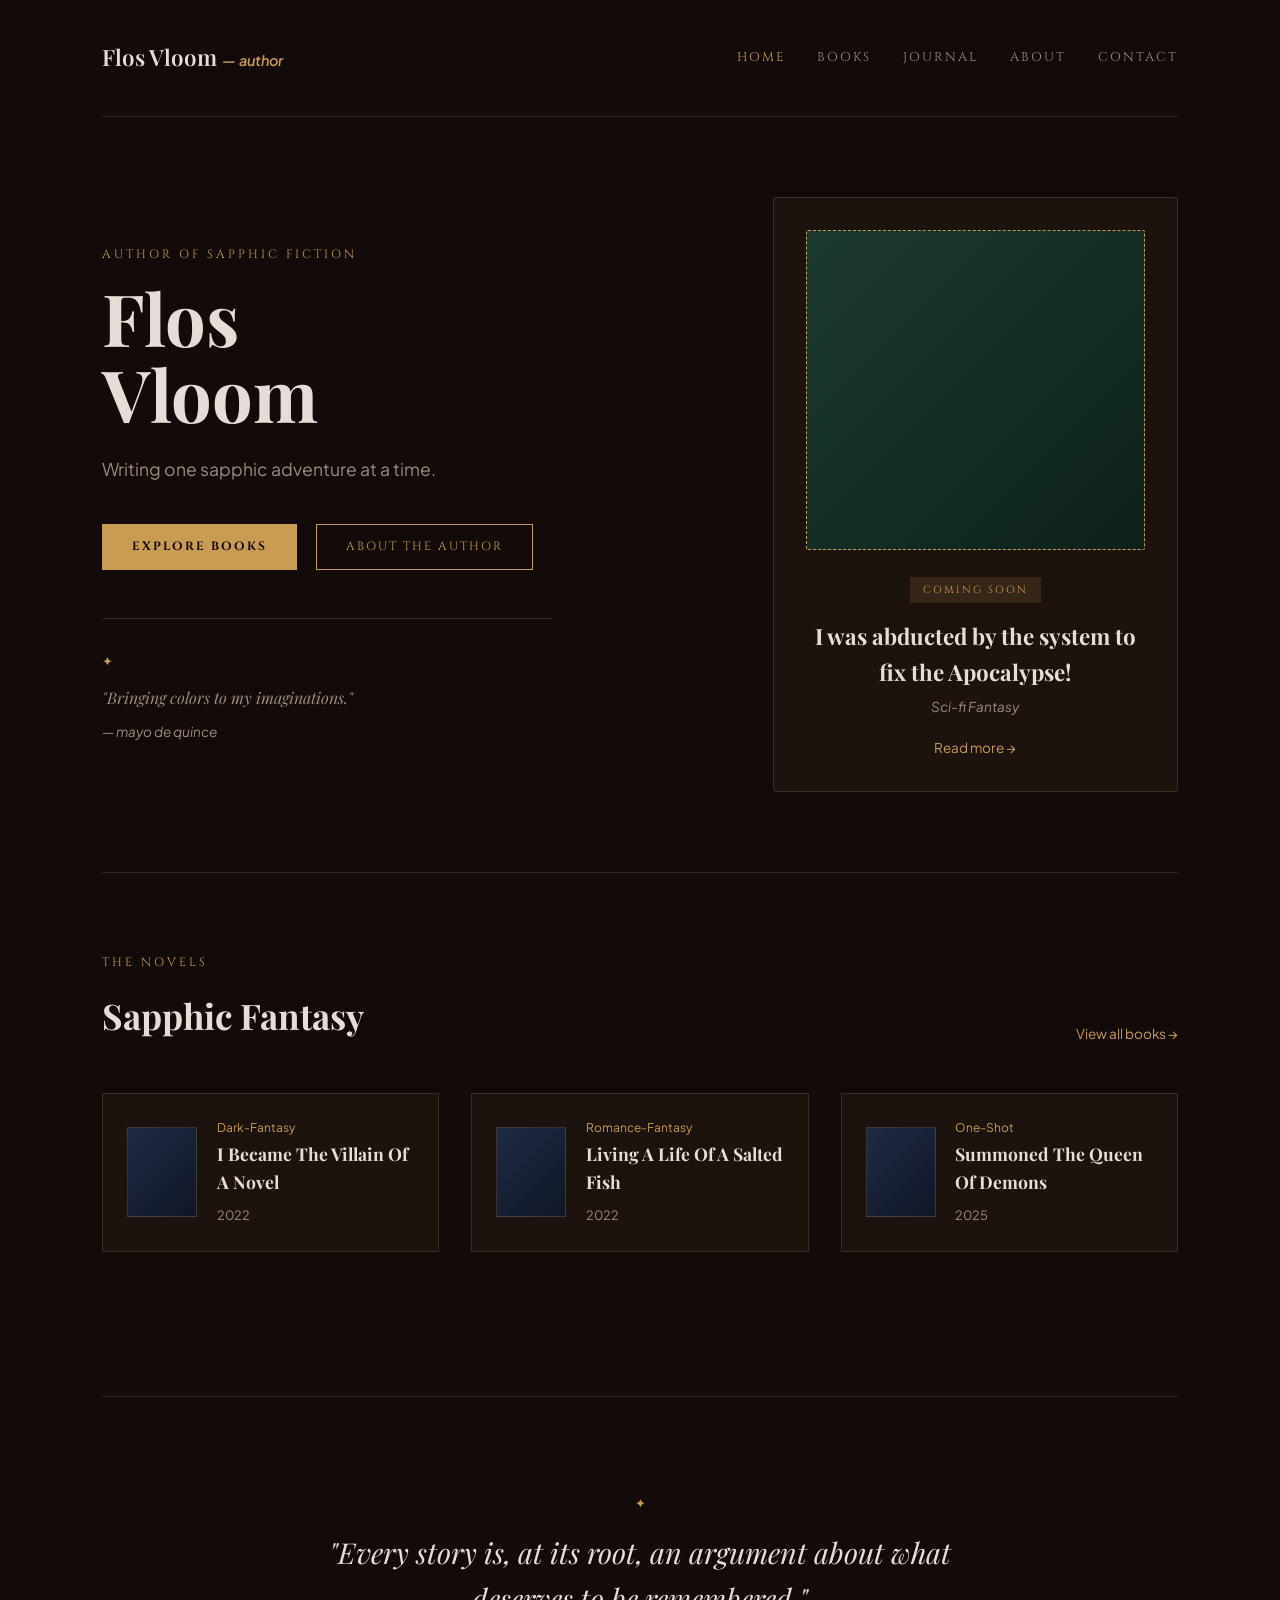
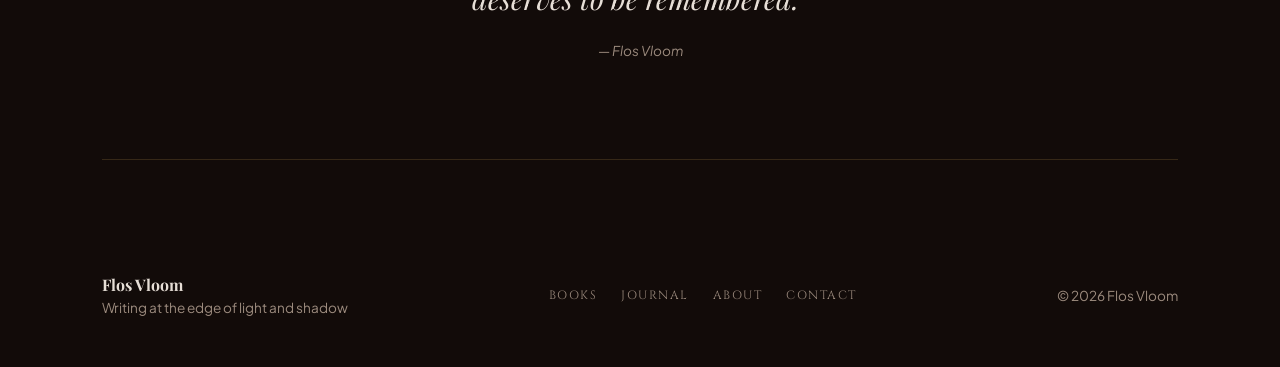
==== index.html @ 0bceacc5 "Update author bio and site content" ====
<!DOCTYPE html>
<html lang="en">
<head>
    <meta charset="UTF-8">
    <meta name="viewport" content="width=device-width, initial-scale=1.0">
    <title>Flos Vloom — Author</title>
    <link rel="stylesheet" href="style.css">
</head>
<body>

    <!-- Main Navigation Header -->
    <header class="navbar">
        <div class="logo">
            <a href="#">Flos Vloom <span class="subtitle">— author</span></a>
        </div>
        <nav class="nav-links">
            <a href="index.html" class="active">HOME</a>
            <a href="books.html">BOOKS</a>
            <a href="journal.html">JOURNAL</a>
            <a href="about.html">ABOUT</a>
            <a href="contact.html">CONTACT</a>
        </nav>
    </header>

    <main>
        <!-- Hero Section (Two-Column Layout) -->
        <section class="hero">
            <!-- Left Hero Content -->
            <div class="hero-text">
                <span class="eyebrow">AUTHOR OF SAPPHIC FICTION</span>
                <h1>Flos<br>Vloom</h1>
                <p class="bio-intro">
                    Writing one sapphic adventure at a time.
                </p>
                <div class="cta-buttons">
                    <a href="books.html" class="btn btn-primary">EXPLORE BOOKS</a>
                    <a href="about.html" class="btn btn-secondary">ABOUT THE AUTHOR</a>
                </div>
                
                <div class="hero-testimonial">
                    <span class="divider-icon">✦</span>
                    <blockquote>
                        "Bringing colors to my imaginations."
                    </blockquote>
                    <cite>— mayo de quince</cite>
                </div>
            </div>

            <!-- Right Hero Featured Item Card -->
            <div class="hero-featured">
                <div class="featured-card">
                    <div class="book-cover-placeholder">
                        <!-- Replace with <img> tag later -->
                    </div>
                    <span class="badge">COMING SOON</span>
                    <h3>I was abducted by the system to fix the Apocalypse!</h3>
                    <span class="category">Sci-fi Fantasy</span>
                    <a href="#" class="read-more">Read more &rarr;</a>
                </div>
            </div>
        </section>

        <!-- Featured Works Grid Section -->
        <section class="works-section" id="books">
            <div class="section-header">
                <div class="header-titles">
                    <span class="eyebrow">THE NOVELS</span>
                    <h2>Sapphic Fantasy</h2>
                </div>
                <a href="books.html" class="view-all">View all books &rarr;</a>
            </div>

            <div class="works-grid">
                <!-- Book Card 1 -->
                <article class="work-card">
                    <div class="card-thumb">
                        <!-- Book Cover Image -->
                    </div>
                    <div class="card-details">
                        <span class="genre">Dark-Fantasy</span>
                        <h4>I Became The Villain Of A Novel</h4>
                        <span class="year">2022</span>
                    </div>
                </article>

                <!-- Book Card 2 -->
                <article class="work-card">
                    <div class="card-thumb">
                        <!-- Book Cover Image -->
                    </div>
                    <div class="card-details">
                        <span class="genre">Romance-Fantasy</span>
                        <h4>Living A Life Of A Salted Fish</h4>
                        <span class="year">2022</span>
                    </div>
                </article>

                <!-- Book Card 3 -->
                <article class="work-card">
                    <div class="card-thumb">
                        <!-- Book Cover Image -->
                    </div>
                    <div class="card-details">
                        <span class="genre">One-Shot</span>
                        <h4>Summoned The Queen Of Demons</h4>
                        <span class="year">2025</span>
                    </div>
                </article>
            </div>
        </section>

        <!-- Full-Width Centered Quote Banner -->
        <section class="quote-banner">
            <span class="divider-icon">✦</span>
            <blockquote>
                "Every story is, at its root, an argument about what deserves to be remembered."
            </blockquote>
            <cite>— Flos Vloom</cite>
        </section>
    </main>

    <!-- Footer -->
    <footer class="site-footer">
        <div class="footer-brand">
            <h3>Flos Vloom</h3>
            <p>Writing at the edge of light and shadow</p>
        </div>
        <nav class="footer-nav">
            <a href="books.html">BOOKS</a>
            <a href="journal.html">JOURNAL</a>
            <a href="about.html">ABOUT</a>
            <a href="contact.html">CONTACT</a>
        </nav>
        <div class="footer-copyright">
            <p>&copy; 2026 Flos Vloom</p>
        </div>
    </footer>

</body>
</html>
---- style.css ----
/* Google Fonts Import */
@import url('https://fonts.googleapis.com/css2?family=Cinzel:wght@400;600;700&family=Playfair+Display:ital,wght@0,400;0,600;1,400&family=Plus+Jakarta+Sans:wght@300;400;500&display=swap');

/* Global Reset & Theme Variables */
:root {
    --bg-color: #120b09;
    --card-bg: #1c120e;
    --text-primary: #e6ded6;
    --text-muted: #9c8b7e;
    --accent-gold: #c99b53;
    --accent-gold-hover: #e0b268;
    --border-color: rgba(201, 155, 83, 0.2);
    --font-heading: 'Playfair Display', Georgia, serif;
    --font-subheading: 'Cinzel', serif;
    --font-body: 'Plus Jakarta Sans', sans-serif;
}

* {
    margin: 0;
    padding: 0;
    box-sizing: border-box;
}

body {
    background-color: var(--bg-color);
    color: var(--text-primary);
    font-family: var(--font-body);
    line-height: 1.6;
    padding: 0 8%;
}

a {
    color: inherit;
    text-decoration: none;
    transition: all 0.3s ease;
}

/* Header & Navigation */
.navbar {
    display: flex;
    justify-content: space-between;
    align-items: center;
    padding: 2.5rem 0;
    border-bottom: 1px solid var(--border-color);
}

.logo a {
    font-family: var(--font-heading);
    font-size: 1.4rem;
    font-weight: 600;
}

.logo .subtitle {
    font-family: var(--font-body);
    font-size: 0.9rem;
    color: var(--accent-gold);
    font-style: italic;
}

.nav-links {
    display: flex;
    gap: 2rem;
}

.nav-links a {
    font-family: var(--font-subheading);
    font-size: 0.8rem;
    letter-spacing: 2px;
    color: var(--text-muted);
}

.nav-links a:hover,
.nav-links a.active {
    color: var(--accent-gold);
}

/* Hero Section */
.hero {
    display: grid;
    grid-template-columns: 1.2fr 0.8fr;
    gap: 4rem;
    padding: 5rem 0;
    align-items: center;
}

.eyebrow {
    font-family: var(--font-subheading);
    font-size: 0.75rem;
    letter-spacing: 3px;
    color: var(--accent-gold);
    display: block;
    margin-bottom: 1rem;
}

.hero-text h1 {
    font-family: var(--font-heading);
    font-size: 4.5rem;
    line-height: 1.05;
    margin-bottom: 1.5rem;
    color: var(--text-primary);
}

.bio-intro {
    font-size: 1.1rem;
    color: var(--text-muted);
    max-width: 500px;
    margin-bottom: 2.5rem;
}

.cta-buttons {
    display: flex;
    gap: 1.2rem;
    margin-bottom: 3rem;
}

.btn {
    padding: 0.8rem 1.8rem;
    font-family: var(--font-subheading);
    font-size: 0.75rem;
    letter-spacing: 2px;
    border: 1px solid var(--accent-gold);
    cursor: pointer;
}

.btn-primary {
    background-color: var(--accent-gold);
    color: var(--bg-color);
    font-weight: 700;
}

.btn-primary:hover {
    background-color: var(--accent-gold-hover);
}

.btn-secondary {
    background-color: transparent;
    color: var(--accent-gold);
}

.btn-secondary:hover {
    background-color: rgba(201, 155, 83, 0.1);
}

/* Hero Testimonial */
.hero-testimonial {
    border-top: 1px solid var(--border-color);
    padding-top: 2rem;
    max-width: 450px;
}

.divider-icon {
    color: var(--accent-gold);
    font-size: 0.8rem;
    display: block;
    margin-bottom: 0.8rem;
}

blockquote {
    font-family: var(--font-heading);
    font-style: italic;
    color: var(--text-muted);
    font-size: 1rem;
    margin-bottom: 0.5rem;
}

cite {
    font-size: 0.85rem;
    color: var(--text-muted);
}

/* Hero Featured Book Card */
.featured-card {
    background-color: var(--card-bg);
    border: 1px solid var(--border-color);
    padding: 2rem;
    text-align: center;
    border-radius: 4px;
}

.book-cover-placeholder {
    width: 100%;
    height: 320px;
    background: linear-gradient(135deg, #1b3a30, #0d211a);
    border: 1px dashed var(--accent-gold);
    margin-bottom: 1.5rem;
    border-radius: 2px;
}

.badge {
    background-color: rgba(201, 155, 83, 0.15);
    color: var(--accent-gold);
    font-family: var(--font-subheading);
    font-size: 0.65rem;
    padding: 0.3rem 0.8rem;
    letter-spacing: 2px;
    display: inline-block;
    margin-bottom: 1rem;
}

.featured-card h3 {
    font-family: var(--font-heading);
    font-size: 1.4rem;
    margin-bottom: 0.3rem;
}

.featured-card .category {
    display: block;
    font-size: 0.85rem;
    color: var(--text-muted);
    font-style: italic;
    margin-bottom: 1rem;
}

.read-more {
    font-size: 0.85rem;
    color: var(--accent-gold);
}

/* Works Section */
.works-section {
    padding: 5rem 0;
    border-top: 1px solid var(--border-color);
}

.section-header {
    display: flex;
    justify-content: space-between;
    align-items: flex-end;
    margin-bottom: 3rem;
}

.section-header h2 {
    font-family: var(--font-heading);
    font-size: 2.2rem;
}

.view-all {
    color: var(--accent-gold);
    font-size: 0.85rem;
}

.works-grid {
    display: grid;
    grid-template-columns: repeat(3, 1fr);
    gap: 2rem;
}

.work-card {
    background-color: var(--card-bg);
    border: 1px solid var(--border-color);
    padding: 1.5rem;
    display: flex;
    gap: 1.2rem;
    align-items: center;
}

.card-thumb {
    width: 70px;
    height: 90px;
    background: linear-gradient(135deg, #1f2a44, #0f1626);
    border: 1px solid var(--border-color);
    flex-shrink: 0;
}

.genre {
    font-size: 0.75rem;
    color: var(--accent-gold);
    display: block;
    margin-bottom: 0.2rem;
}

.work-card h4 {
    font-family: var(--font-heading);
    font-size: 1.1rem;
    margin-bottom: 0.3rem;
}

.year {
    font-size: 0.8rem;
    color: var(--text-muted);
}

/* Quote Banner */
.quote-banner {
    text-align: center;
    padding: 6rem 2rem;
    border-top: 1px solid var(--border-color);
    border-bottom: 1px solid var(--border-color);
    margin: 4rem 0;
}

.quote-banner blockquote {
    font-size: 1.8rem;
    max-width: 700px;
    margin: 1rem auto;
    color: var(--text-primary);
}

/* Footer */
.site-footer {
    display: flex;
    justify-content: space-between;
    align-items: center;
    padding: 3rem 0;
    color: var(--text-muted);
    font-size: 0.85rem;
}

.footer-brand h3 {
    font-family: var(--font-heading);
    color: var(--text-primary);
}

.footer-nav {
    display: flex;
    gap: 1.5rem;
}

.footer-nav a {
    font-family: var(--font-subheading);
    font-size: 0.75rem;
    letter-spacing: 1.5px;
}

/* Mobile Responsive */
@media (max-width: 900px) {
    .hero, .works-grid {
        grid-template-columns: 1fr;
    }
    .hero-text h1 {
        font-size: 3rem;
    }
    .site-footer, .navbar {
        flex-direction: column;
        gap: 1.5rem;
        text-align: center;
    }
}

/* ==========================================================================
   BOOKS PAGE SPECIFIC STYLES
   ========================================================================== */

/* Page Header */
.page-header {
    padding: 4rem 0 3rem;
}

.page-header h1 {
    font-family: var(--font-heading);
    font-size: 3.8rem;
    margin-bottom: 1rem;
}

.page-intro {
    font-size: 1.1rem;
    color: var(--text-muted);
    max-width: 550px;
}

/* Books Showcase & Alternating Layout */
.books-showcase {
    display: flex;
    flex-direction: column;
    gap: 6rem;
    padding: 3rem 0;
}

.book-item {
    display: flex;
    align-items: center;
    gap: 4rem;
}

.book-item.reverse {
    flex-direction: row-reverse;
}

/* Book Covers */
.book-cover {
    width: 220px;
    height: 330px;
    flex-shrink: 0;
    border: 1px solid var(--border-color);
    box-shadow: 0 10px 30px rgba(0, 0, 0, 0.5);
    border-radius: 3px;
}

.blue-cover { background: linear-gradient(135deg, #182b3a, #0b151e); }
.crimson-cover { background: linear-gradient(135deg, #3d1419, #1c080a); }
.dark-purple-cover { background: linear-gradient(135deg, #221c38, #0e0a1a); }
.green-cover { background: linear-gradient(135deg, #132b21, #08140e); }

/* Book Details Typography */
.book-details {
    flex: 1;
}

.book-meta-top {
    display: flex;
    align-items: center;
    gap: 1rem;
    font-size: 0.85rem;
    margin-bottom: 0.8rem;
}

.badge-status.available {
    background-color: rgba(46, 117, 89, 0.2);
    color: #4ade80;
    border: 1px solid rgba(74, 222, 128, 0.2);
    padding: 0.2rem 0.6rem;
    font-size: 0.75rem;
    font-family: var(--font-subheading);
}

.badge-status.coming-soon {
    color: var(--accent-gold);
    font-style: italic;
    font-family: var(--font-heading);
    font-size: 0.85rem;
}

.book-genre {
    color: var(--accent-gold);
    font-style: italic;
    font-family: var(--font-heading);
}

.book-year {
    color: var(--text-muted);
}

.book-details h2 {
    font-family: var(--font-heading);
    font-size: 2.4rem;
    margin-bottom: 1rem;
}

.book-synopsis {
    color: var(--text-muted);
    font-size: 0.95rem;
    line-height: 1.7;
    margin-bottom: 1.5rem;
    max-width: 650px;
}

/* Tag Pills */
.book-tags {
    display: flex;
    flex-wrap: wrap;
    gap: 0.5rem;
    margin-bottom: 2rem;
}

.tag {
    background-color: rgba(255, 255, 255, 0.03);
    border: 1px solid rgba(255, 255, 255, 0.08);
    color: var(--text-muted);
    font-size: 0.75rem;
    padding: 0.3rem 0.8rem;
    font-style: italic;
    font-family: var(--font-heading);
}

/* Action Buttons */
.book-actions {
    display: flex;
    gap: 1rem;
}

.btn-outline {
    background: transparent;
    border: 1px solid rgba(255, 255, 255, 0.15);
    color: var(--text-primary);
    font-family: var(--font-subheading);
    font-size: 0.75rem;
    padding: 0.8rem 1.5rem;
    letter-spacing: 1.5px;
}

.btn-outline:hover {
    border-color: var(--accent-gold);
    color: var(--accent-gold);
}

/* Forthcoming Section */
.forthcoming-section {
    padding: 5rem 0;
}

.section-divider-title {
    text-align: center;
    border-bottom: 1px solid var(--border-color);
    line-height: 0.1em;
    margin: 3rem 0 4rem;
}

.section-divider-title span {
    background: var(--bg-color);
    padding: 0 1.5rem;
    font-family: var(--font-subheading);
    color: var(--accent-gold);
    font-size: 0.8rem;
    letter-spacing: 3px;
}

.forthcoming-card {
    background-color: var(--card-bg);
    border: 1px solid var(--border-color);
    padding: 2.5rem;
    display: flex;
    gap: 2.5rem;
    align-items: center;
    max-width: 800px;
}

.forthcoming-meta {
    display: block;
    color: var(--accent-gold);
    font-style: italic;
    font-size: 0.85rem;
    margin-bottom: 1rem;
}

/* Responsive adjustments */
@media (max-width: 850px) {
    .book-item, 
    .book-item.reverse, 
    .forthcoming-card {
        flex-direction: column;
        align-items: flex-start;
        gap: 2rem;
    }
}

/* ==========================================================================
   JOURNAL PAGE SPECIFIC STYLES
   ========================================================================== */

.journal-feed {
    padding: 2rem 0 6rem;
}

.journal-entry {
    display: grid;
    grid-template-columns: 120px 1fr 40px;
    gap: 2rem;
    align-items: start;
    padding: 3rem 0;
    border-bottom: 1px solid var(--border-color);
    transition: background-color 0.3s ease;
}

.journal-entry:first-child {
    border-top: 1px solid var(--border-color);
}

/* Date Column */
.entry-date {
    display: flex;
    flex-direction: column;
    font-family: var(--font-heading);
    font-size: 0.9rem;
    color: var(--text-muted);
}

.entry-date .year {
    font-size: 0.8rem;
    color: rgba(156, 139, 126, 0.6);
}

/* Content Column */
.entry-content h2 {
    font-family: var(--font-heading);
    font-size: 1.8rem;
    margin: 0.8rem 0;
}

.entry-content h2 a {
    color: var(--text-primary);
}

.entry-content h2 a:hover {
    color: var(--accent-gold);
}

.entry-excerpt {
    color: var(--text-muted);
    font-size: 0.95rem;
    line-height: 1.7;
    max-width: 680px;
}

/* Arrow Column */
.entry-arrow {
    text-align: right;
    padding-top: 1rem;
}

.entry-arrow a {
    font-size: 1.2rem;
    color: var(--text-muted);
}

.journal-entry:hover .entry-arrow a {
    color: var(--accent-gold);
}

/* Responsive Layout */
@media (max-width: 768px) {
    .journal-entry {
        grid-template-columns: 1fr;
        gap: 1rem;
    }

    .entry-arrow {
        display: none;
    }
}

/* ==========================================================================
   ABOUT PAGE SPECIFIC STYLES
   ========================================================================== */

.about-grid {
    display: grid;
    grid-template-columns: 300px 1fr;
    gap: 5rem;
    padding: 2rem 0 6rem;
}

/* Sidebar Portrait & Frame */
.portrait-frame {
    border: 1px solid var(--border-color);
    padding: 1rem;
    background-color: rgba(28, 18, 14, 0.4);
    margin-bottom: 2.5rem;
}

.portrait-placeholder {
    width: 100%;
    height: 320px;
    background-color: #1a1210;
    border: 1px solid rgba(201, 155, 83, 0.1);
    display: flex;
    flex-direction: column;
    align-items: center;
    justify-content: center;
    position: relative;
    overflow: hidden;
}

.silhouette-head {
    width: 70px;
    height: 85px;
    background-color: #382c28;
    border-radius: 50%;
    margin-bottom: 10px;
}

.silhouette-body {
    width: 90px;
    height: 100px;
    background-color: #382c28;
    border-radius: 20px 20px 0 0;
}

.portrait-label {
    position: absolute;
    bottom: 15px;
    font-family: var(--font-heading);
    font-style: italic;
    font-size: 0.8rem;
    color: var(--accent-gold);
}

/* Stats Counter Container */
.stats-container {
    display: flex;
    flex-direction: column;
}

.stat-item {
    display: flex;
    justify-content: space-between;
    align-items: center;
    padding: 1.2rem 0;
    border-bottom: 1px solid var(--border-color);
}

.stat-label {
    font-size: 0.85rem;
    color: var(--text-muted);
}

.stat-value {
    font-family: var(--font-heading);
    font-size: 1.5rem;
    font-weight: 700;
    color: var(--accent-gold);
}

/* Bio Content Typography */
.about-content {
    max-width: 680px;
}

.bio-paragraph {
    color: var(--text-muted);
    font-size: 1.05rem;
    line-height: 1.8;
    margin-bottom: 1.8rem;
}

.bio-paragraph em {
    color: var(--text-primary);
    font-style: italic;
}

.current-project {
    color: var(--text-primary);
}

/* Centered Quote Block */
.content-quote-block {
    text-align: center;
    margin: 3.5rem 0;
    padding: 1rem 0;
}

.content-quote-block blockquote {
    font-family: var(--font-heading);
    font-style: italic;
    font-size: 1.25rem;
    color: var(--text-primary);
    line-height: 1.6;
    margin: 1.2rem 0;
}

/* Interviews & Press Section */
.press-section {
    margin-top: 4rem;
    padding-top: 2.5rem;
}

.press-section h2 {
    font-family: var(--font-heading);
    font-size: 1.8rem;
    margin-bottom: 1.5rem;
}

.press-list {
    list-style: none;
    display: flex;
    flex-direction: column;
    gap: 1.2rem;
}

.press-list li {
    display: flex;
    gap: 0.8rem;
    align-items: baseline;
}

.press-list .dash {
    color: var(--text-muted);
}

.press-list a {
    color: var(--text-muted);
    font-size: 0.95rem;
    transition: color 0.3s ease;
}

.press-list a em {
    font-style: italic;
    color: var(--accent-gold);
}

.press-list a:hover {
    color: var(--text-primary);
}

/* Responsive Grid */
@media (max-width: 850px) {
    .about-grid {
        grid-template-columns: 1fr;
        gap: 3rem;
    }
}

/* ==========================================================================
   CONTACT PAGE SPECIFIC STYLES
   ========================================================================== */

.contact-grid {
    display: grid;
    grid-template-columns: 340px 1fr;
    gap: 5rem;
    padding: 2rem 0 6rem;
}

/* Left Info Column */
.contact-intro {
    color: var(--text-primary);
    font-size: 1.05rem;
    line-height: 1.7;
    margin-bottom: 1.2rem;
}

.contact-subtext {
    color: var(--text-muted);
    font-size: 0.9rem;
    line-height: 1.6;
    margin-bottom: 3rem;
}

.info-block {
    margin-bottom: 2rem;
    padding-bottom: 1rem;
    border-bottom: 1px solid var(--border-color);
}

.info-label {
    display: block;
    font-family: var(--font-subheading);
    font-size: 0.75rem;
    letter-spacing: 2px;
    color: var(--accent-gold);
    font-style: italic;
    margin-bottom: 0.4rem;
}

.info-value {
    color: var(--text-muted);
    font-size: 0.95rem;
}

a.info-value:hover {
    color: var(--accent-gold);
}

.quote-callout {
    border-left: 1px solid var(--border-color);
    padding-left: 1.2rem;
    margin-top: 3.5rem;
}

.quote-callout blockquote {
    font-family: var(--font-heading);
    font-style: italic;
    color: var(--text-muted);
    font-size: 0.95rem;
}

/* Form Layout & Field Styles */
.contact-form {
    display: flex;
    flex-direction: column;
    gap: 1.8rem;
}

.form-row {
    display: grid;
    grid-template-columns: 1fr 1fr;
    gap: 1.5rem;
}

.form-group {
    display: flex;
    flex-direction: column;
    gap: 0.6rem;
}

.form-group label {
    font-family: var(--font-heading);
    font-style: italic;
    color: var(--accent-gold);
    font-size: 0.9rem;
}

.form-group input,
.form-group select,
.form-group textarea {
    background-color: rgba(28, 18, 14, 0.6);
    border: 1px solid rgba(201, 155, 83, 0.2);
    color: var(--text-primary);
    font-family: var(--font-body);
    font-size: 0.95rem;
    padding: 0.9rem 1.2rem;
    border-radius: 2px;
    outline: none;
    transition: border-color 0.3s ease, background-color 0.3s ease;
}

.form-group input::placeholder,
.form-group textarea::placeholder {
    color: rgba(156, 139, 126, 0.3);
    font-style: italic;
}

.form-group input:focus,
.form-group select:focus,
.form-group textarea:focus {
    border-color: var(--accent-gold);
    background-color: rgba(28, 18, 14, 0.9);
}

/* Custom Dropdown Arrow */
.form-group select {
    appearance: none;
    -webkit-appearance: none;
    background-image: url("data:image/svg+xml;utf8,<svg fill='%23c99b53' height='24' viewBox='0 0 24 24' width='24' xmlns='http://www.w3.org/2000/svg'><path d='M7 10l5 5 5-5z'/></svg>");
    background-repeat: no-repeat;
    background-position: right 1rem center;
    background-size: 1.2rem;
    cursor: pointer;
}

.form-group select option {
    background-color: var(--card-bg);
    color: var(--text-primary);
}

/* Submit Button & Icon */
.submit-btn {
    align-self: flex-start;
    display: inline-flex;
    align-items: center;
    gap: 0.6rem;
    margin-top: 1rem;
    padding: 1rem 2rem;
}

.send-icon {
    transform: rotate(-20deg);
}

/* Responsive Styles */
@media (max-width: 850px) {
    .contact-grid {
        grid-template-columns: 1fr;
        gap: 3rem;
    }

    .form-row {
        grid-template-columns: 1fr;
    }
}

/* ==========================================================================
   CONTACT SUCCESS SCREEN STYLES
   ========================================================================== */

.contact-success {
    display: flex;
    flex-direction: column;
    align-items: center;
    justify-content: center;
    text-align: center;
    padding: 8rem 1rem 12rem;
    min-height: 50vh;
}

.success-icon-circle {
    width: 52px;
    height: 52px;
    border-radius: 50%;
    border: 1px solid rgba(74, 222, 128, 0.3);
    background-color: rgba(74, 222, 128, 0.05);
    color: #4ade80;
    display: flex;
    align-items: center;
    justify-content: center;
    margin-bottom: 2rem;
}

.contact-success h2 {
    font-family: var(--font-heading);
    font-size: 2.4rem;
    margin-bottom: 1rem;
    color: var(--text-primary);
}

.contact-success p {
    color: var(--text-muted);
    font-size: 0.98rem;
    max-width: 480px;
    margin-bottom: 2.5rem;
    line-height: 1.6;
}

#send-another-btn {
    font-family: var(--font-subheading);
    font-size: 0.7rem;
    letter-spacing: 2px;
    padding: 0.8rem 1.8rem;
    background: transparent;
    border: 1px solid rgba(201, 155, 83, 0.3);
    color: var(--text-muted);
    cursor: pointer;
    transition: all 0.3s ease;
}

#send-another-btn:hover {
    border-color: var(--accent-gold);
    color: var(--accent-gold);
}

/* ==========================================================================
   ARTICLE / SINGLE POST SPECIFIC STYLES
   ========================================================================== */

.article-container {
    max-width: 720px;
    margin: 0 auto;
    padding: 3rem 0 6rem;
}

.back-link {
    display: inline-block;
    color: var(--accent-gold);
    font-size: 0.85rem;
    margin-bottom: 2rem;
    font-family: var(--font-subheading);
    letter-spacing: 1px;
}

.article-meta {
    font-size: 0.85rem;
    color: var(--text-muted);
    margin-bottom: 1rem;
    display: flex;
    gap: 0.5rem;
    align-items: center;
}

.meta-dot {
    color: var(--accent-gold);
}

.article-title {
    font-family: var(--font-heading);
    font-size: 3.2rem;
    line-height: 1.15;
    color: var(--text-primary);
    margin-bottom: 1.5rem;
}

.article-body {
    margin-top: 3rem;
    font-size: 1.1rem;
    line-height: 1.85;
    color: var(--text-primary);
}

.article-body p {
    margin-bottom: 1.8rem;
    color: #d1c7bd;
}

.lead-paragraph {
    font-size: 1.25rem;
    color: var(--text-primary) !important;
    font-family: var(--font-heading);
    font-style: italic;
    line-height: 1.6;
}

.article-body h3 {
    font-family: var(--font-heading);
    font-size: 1.8rem;
    color: var(--text-primary);
    margin: 2.5rem 0 1rem;
}

.article-quote {
    border-left: 2px solid var(--accent-gold);
    padding-left: 1.5rem;
    margin: 2.5rem 0;
    font-family: var(--font-heading);
    font-style: italic;
    font-size: 1.35rem;
    color: var(--accent-gold);
    line-height: 1.5;
}

.article-footer {
    margin-top: 4rem;
    padding-top: 2.5rem;
    border-top: 1px solid var(--border-color);
    display: flex;
    justify-content: space-between;
    align-items: center;
}

.author-card h4 {
    font-family: var(--font-heading);
    font-size: 1.1rem;
    color: var(--text-primary);
}

.author-card p {
    font-size: 0.85rem;
    color: var(--text-muted);
}

/* ==========================================================================
   NOVEL & CHAPTER READER SPECIFIC STYLES
   ========================================================================== */

/* Chapter Top & Bottom Navigation Bar */
.chapter-nav {
    display: flex;
    justify-content: space-between;
    align-items: center;
    gap: 1rem;
    margin: 2.5rem 0;
    padding: 1rem 0;
    border-top: 1px solid var(--border-color);
    border-bottom: 1px solid var(--border-color);
}

.chapter-nav .btn {
    font-size: 0.75rem;
    padding: 0.6rem 1.2rem;
}

.chapter-nav .btn-disabled {
    opacity: 0.3;
    pointer-events: none;
    border-color: var(--text-muted);
    color: var(--text-muted);
}

/* Reader Typography Optimization */
.chapter-body p {
    font-size: 1.15rem;
    line-height: 1.9;
    margin-bottom: 1.8rem;
    color: #d1c7bd;
}

/* Table of Contents List Layout */
.chapter-list {
    list-style: none;
    display: flex;
    flex-direction: column;
    gap: 0.8rem;
    margin-top: 1.5rem;
}

.chapter-list li a {
    display: flex;
    justify-content: space-between;
    align-items: center;
    padding: 1rem 1.2rem;
    background-color: var(--card-bg);
    border: 1px solid var(--border-color);
    color: var(--text-primary);
    border-radius: 2px;
    transition: all 0.3s ease;
}

.chapter-list li a:hover {
    border-color: var(--accent-gold);
    color: var(--accent-gold);
    transform: translateX(4px);
}

.chapter-list .chapter-date {
    font-size: 0.8rem;
    color: var(--text-muted);
}
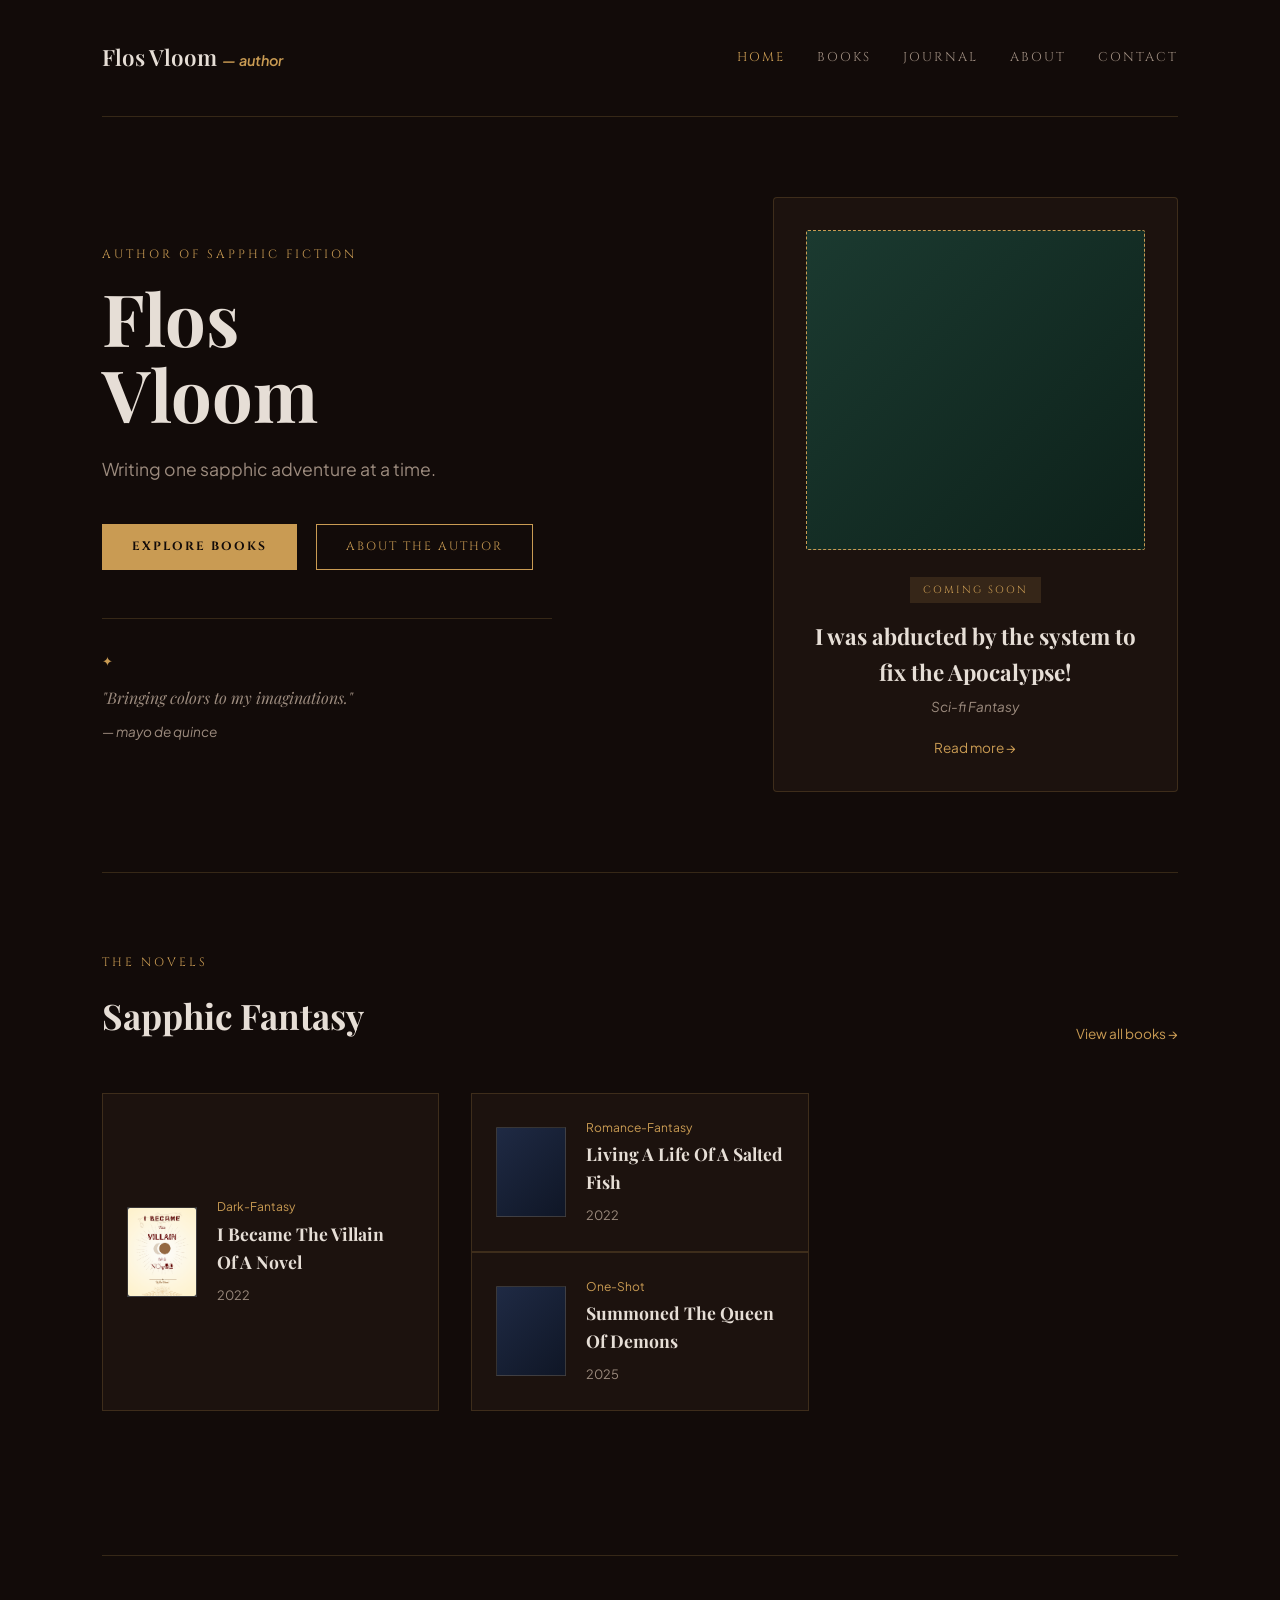
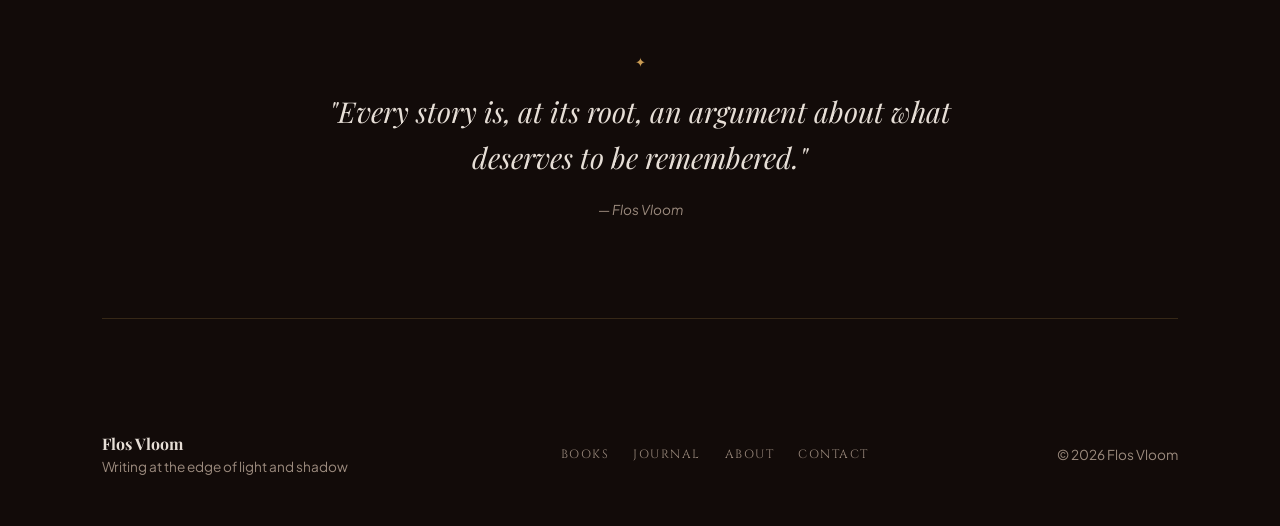
==== commit 822bebb4: "Add cover photo image to home page work-card thumbnail" ====
--- a/index.html
+++ b/index.html
@@ -55,7 +55,7 @@
                     <span class="badge">COMING SOON</span>
                     <h3>I was abducted by the system to fix the Apocalypse!</h3>
                     <span class="category">Sci-fi Fantasy</span>
-                    <a href="#" class="read-more">Read more &rarr;</a>
+                    <a href="books.html" class="read-more">Read more &rarr;</a>
                 </div>
             </div>
         </section>
@@ -75,10 +75,11 @@
                 <article class="work-card">
                     <div class="card-thumb">
                         <!-- Book Cover Image -->
+                         <img src="/novels/photos/bookone-cover.png" alt="I Became The Villain Of A Novel Cover">
                     </div>
                     <div class="card-details">
                         <span class="genre">Dark-Fantasy</span>
-                        <h4>I Became The Villain Of A Novel</h4>
+                        <h4><a href="/novels/i-became-the-villain-of-a-novel/index.html">I Became The Villain Of A Novel</h4>
                         <span class="year">2022</span>
                     </div>
                 </article>
--- a/style.css
+++ b/style.css
@@ -260,6 +260,14 @@
     background: linear-gradient(135deg, #1f2a44, #0f1626);
     border: 1px solid var(--border-color);
     flex-shrink: 0;
+}
+
+.card-thumb img {
+    width: 100%;
+    height: 100%;
+    object-fit: cover;
+    display: block;
+    border-radius: 2px;
 }
 
 .genre {
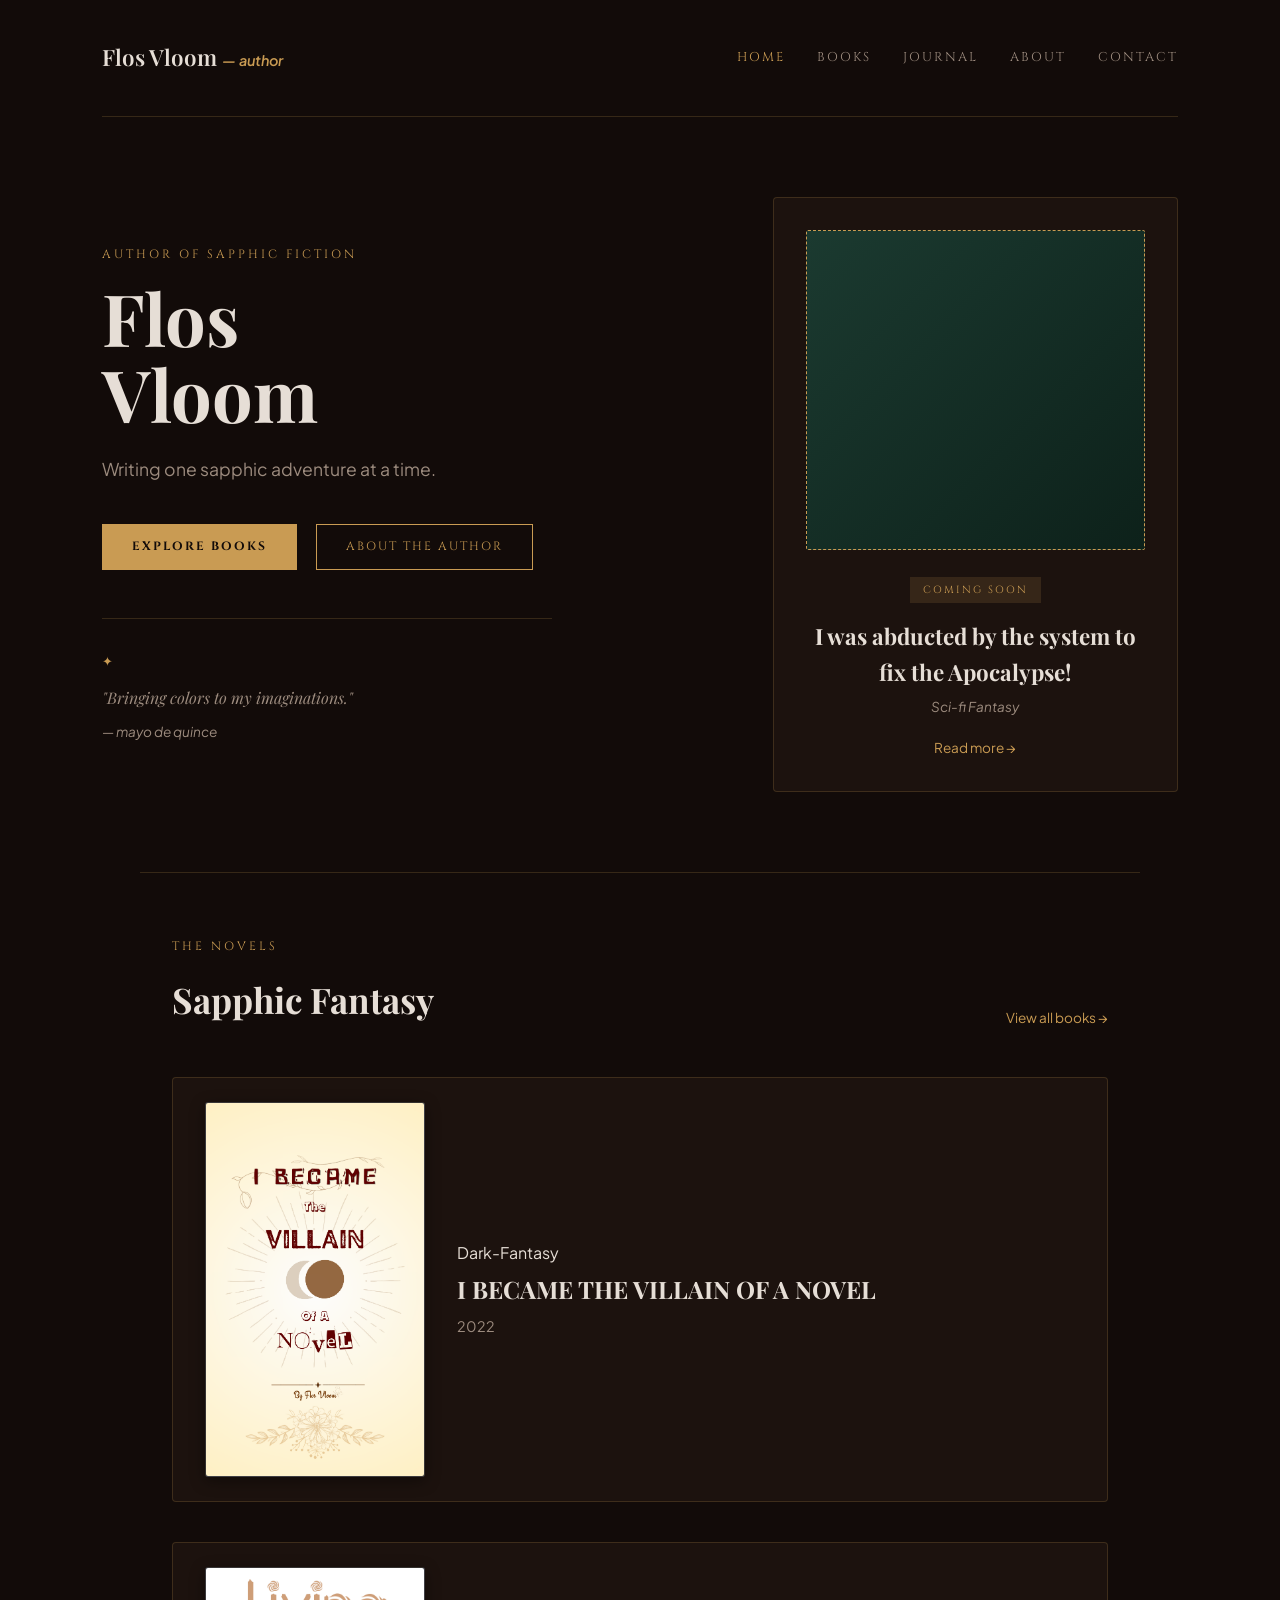
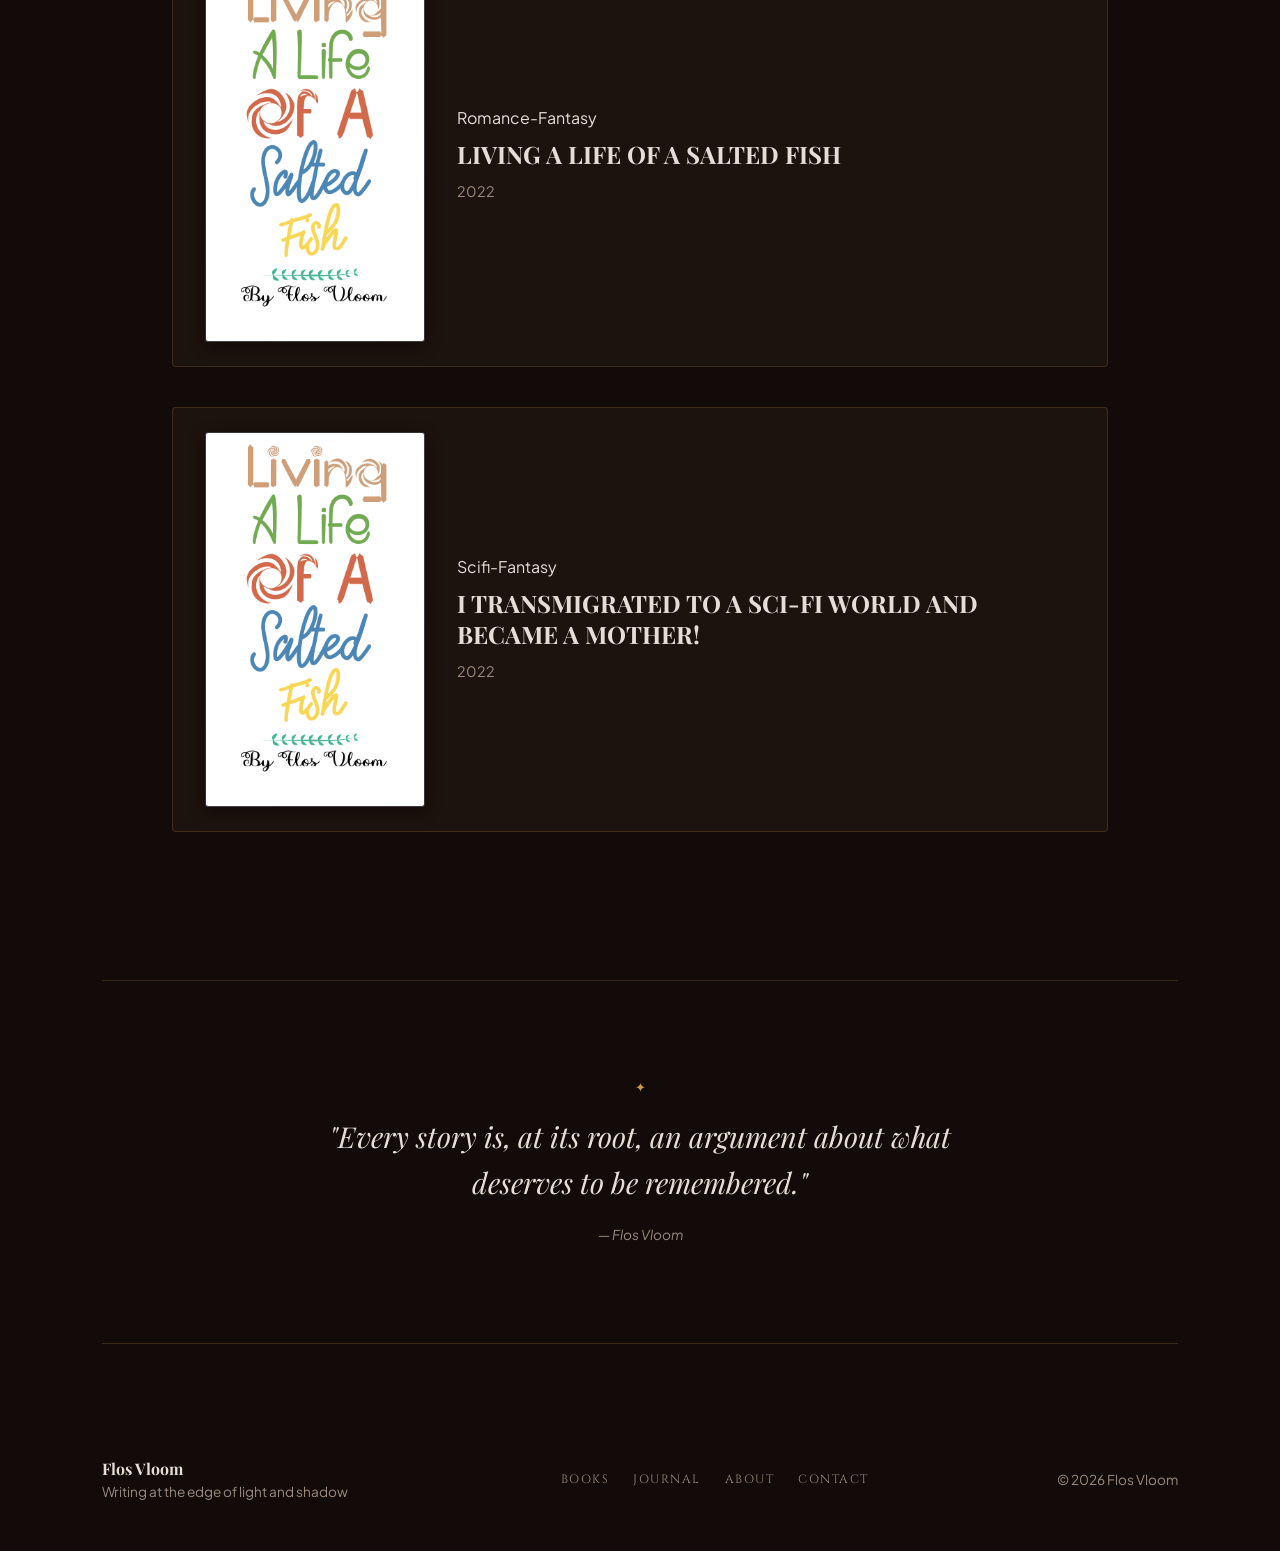
==== commit aee8bb50: "Update novel list layout and add cover images" ====
--- a/index.html
+++ b/index.html
@@ -75,11 +75,11 @@
                 <article class="work-card">
                     <div class="card-thumb">
                         <!-- Book Cover Image -->
-                         <img src="/novels/photos/bookone-cover.png" alt="I Became The Villain Of A Novel Cover">
+                         <img src="/novels/photos/bookone-cover.png" alt="I BECAME THE VILLAIN OF A NOVEL Cover">
                     </div>
                     <div class="card-details">
                         <span class="genre">Dark-Fantasy</span>
-                        <h4><a href="/novels/i-became-the-villain-of-a-novel/index.html">I Became The Villain Of A Novel</h4>
+                        <h4><a href="/novels/i-became-the-villain-of-a-novel/book-index.html">I BECAME THE VILLAIN OF A NOVEL</h4>
                         <span class="year">2022</span>
                     </div>
                 </article>
@@ -88,10 +88,11 @@
                 <article class="work-card">
                     <div class="card-thumb">
                         <!-- Book Cover Image -->
+                         <img src="/novels/photos/booktwo-cover.png" alt="LIVING A LIFE OF A SALTED FISH Cover">
                     </div>
                     <div class="card-details">
                         <span class="genre">Romance-Fantasy</span>
-                        <h4>Living A Life Of A Salted Fish</h4>
+                        <h4><a href="#">LIVING A LIFE OF A SALTED FISH</h4>
                         <span class="year">2022</span>
                     </div>
                 </article>
@@ -100,11 +101,12 @@
                 <article class="work-card">
                     <div class="card-thumb">
                         <!-- Book Cover Image -->
+                         <img src="/novels/photos/booktwo-cover.png" alt="I TRANSMIGRATED TO A SCI-FI WORLD AND BECAME A MOTHER Cover">
                     </div>
                     <div class="card-details">
-                        <span class="genre">One-Shot</span>
-                        <h4>Summoned The Queen Of Demons</h4>
-                        <span class="year">2025</span>
+                        <span class="genre">Scifi-Fantasy</span>
+                        <h4><a href="#">I TRANSMIGRATED TO A SCI-FI WORLD AND BECAME A MOTHER!</h4>
+                        <span class="year">2022</span>
                     </div>
                 </article>
             </div>
--- a/style.css
+++ b/style.css
@@ -239,52 +239,98 @@
     font-size: 0.85rem;
 }
 
+/* ==========================================================================
+   FEATURED WORKS / NOVELS SECTION (VERTICAL LIST)
+   ========================================================================== */
+
+.works-section {
+    max-width: 1000px;
+    margin: 0 auto;
+    padding: 4rem 2rem;
+}
+
+/* Single-Column Vertical List */
 .works-grid {
-    display: grid;
-    grid-template-columns: repeat(3, 1fr);
+    display: flex;
+    flex-direction: column;
+    gap: 1.25rem;
+    width: 100%;
+}
+
+/* Compact, Full-Width Row Card (Snug Height) */
+.work-card {
+    display: flex;
+    align-items: center;
     gap: 2rem;
-}
-
-.work-card {
+    padding: 1.5rem 2rem;
     background-color: var(--card-bg);
     border: 1px solid var(--border-color);
-    padding: 1.5rem;
-    display: flex;
-    gap: 1.2rem;
-    align-items: center;
-}
-
+    border-radius: 4px;
+    transition: border-color 0.3s ease, transform 0.2s ease;
+}
+
+.work-card:hover {
+    border-color: var(--accent-gold);
+    transform: translateX(4px);
+}
+
+/* Prominent Book Cover (Fits tight inside card height) */
 .card-thumb {
-    width: 70px;
-    height: 90px;
+    width: 220px;
+    height: 375px;
+    flex-shrink: 0;
+    overflow: hidden;
+    border-radius: 3px;
+    border: 1px solid var(--border-color);
+    position: relative;
     background: linear-gradient(135deg, #1f2a44, #0f1626);
-    border: 1px solid var(--border-color);
-    flex-shrink: 0;
+    box-shadow: 0 4px 15px rgba(0, 0, 0, 0.4);
 }
 
 .card-thumb img {
     width: 100%;
     height: 100%;
     object-fit: cover;
+    object-position: center;
     display: block;
-    border-radius: 2px;
-}
-
-.genre {
-    font-size: 0.75rem;
-    color: var(--accent-gold);
-    display: block;
-    margin-bottom: 0.2rem;
-}
-
-.work-card h4 {
-    font-family: var(--font-heading);
-    font-size: 1.1rem;
-    margin-bottom: 0.3rem;
-}
-
-.year {
+}
+
+/* Book Details Column (Larger Text to Fill Width) */
+.card-details {
+    display: flex;
+    flex-direction: column;
+    justify-content: center;
+    gap: 0.5rem;
+    flex-grow: 1;
+}
+
+.card-details .genre-tag {
     font-size: 0.8rem;
+    color: var(--accent-gold);
+    text-transform: uppercase;
+    letter-spacing: 1.5px;
+    font-weight: 500;
+}
+
+.card-details h4 {
+    font-family: var(--font-heading);
+    font-size: 1.5rem;
+    line-height: 1.3;
+    margin: 0;
+}
+
+.card-details h4 a {
+    color: var(--text-primary);
+    text-decoration: none;
+    transition: color 0.3s ease;
+}
+
+.card-details h4 a:hover {
+    color: var(--accent-gold);
+}
+
+.card-details .year {
+    font-size: 0.9rem;
     color: var(--text-muted);
 }
 
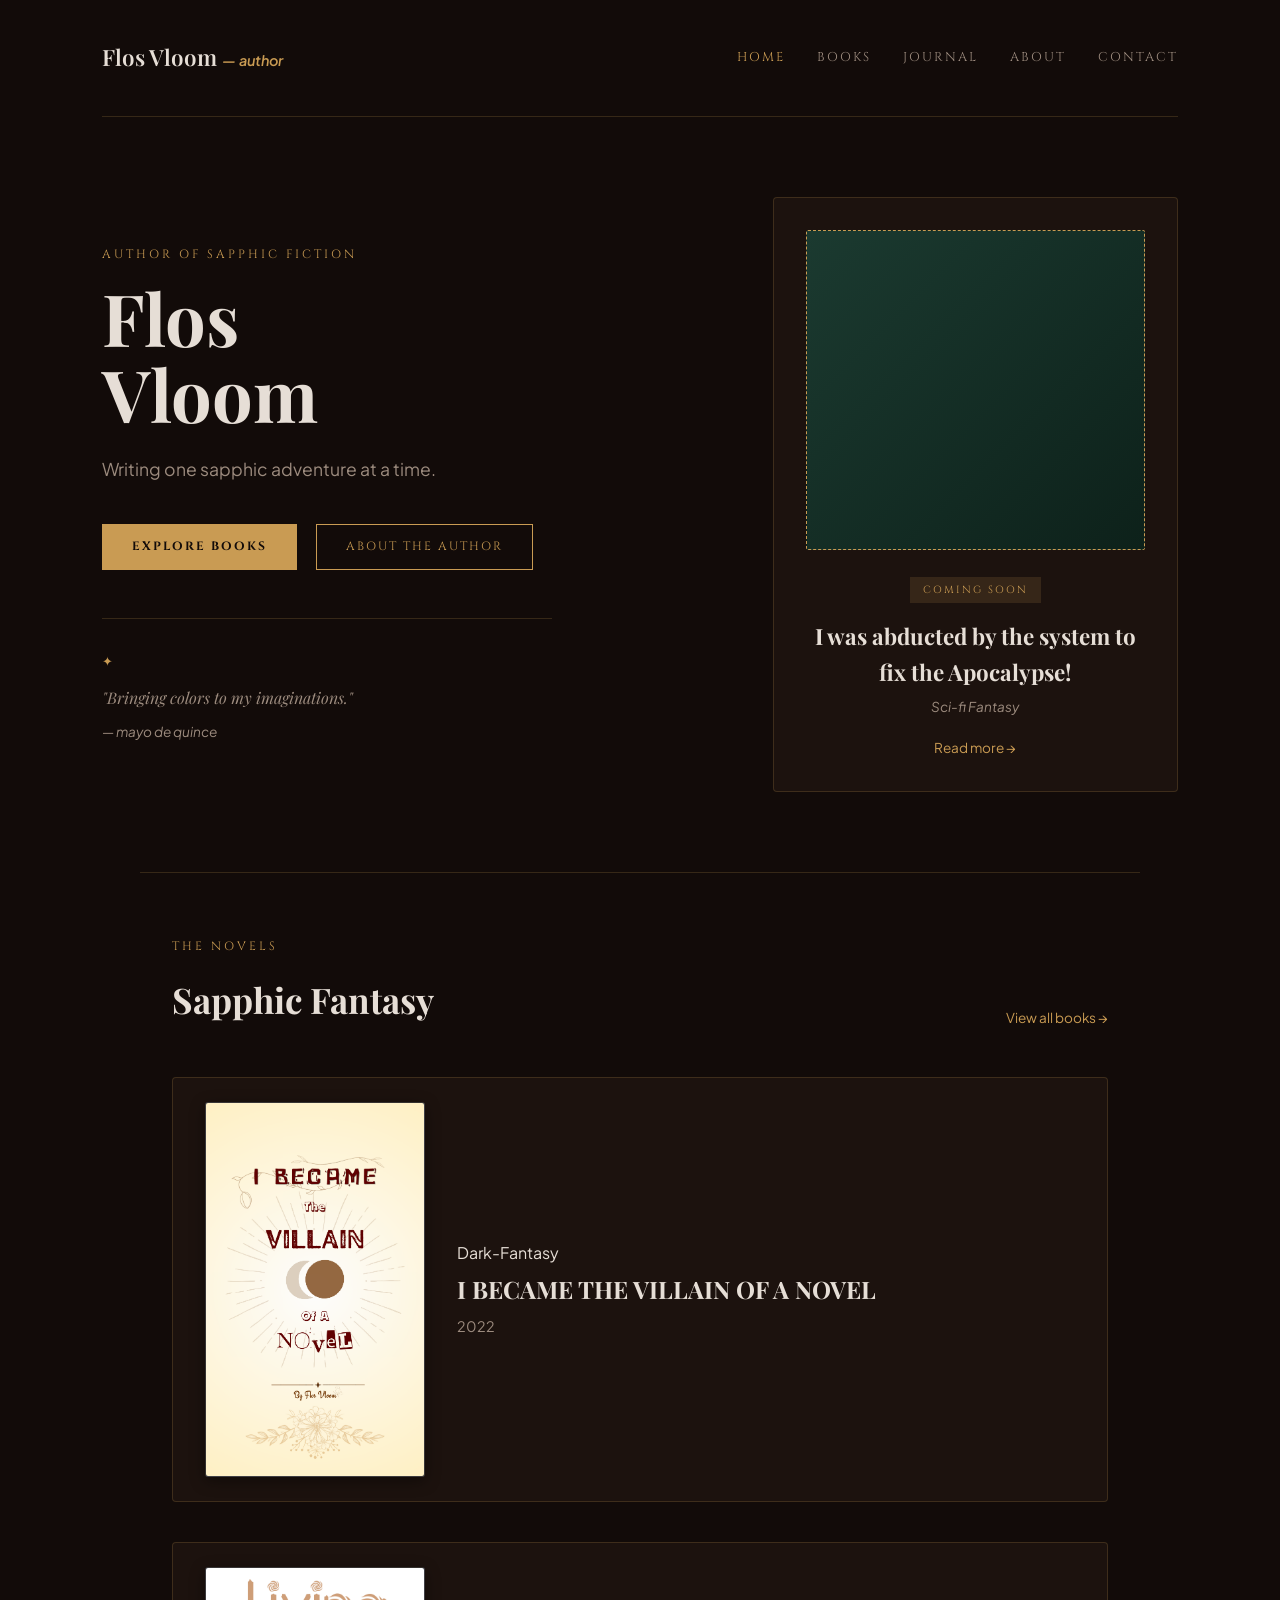
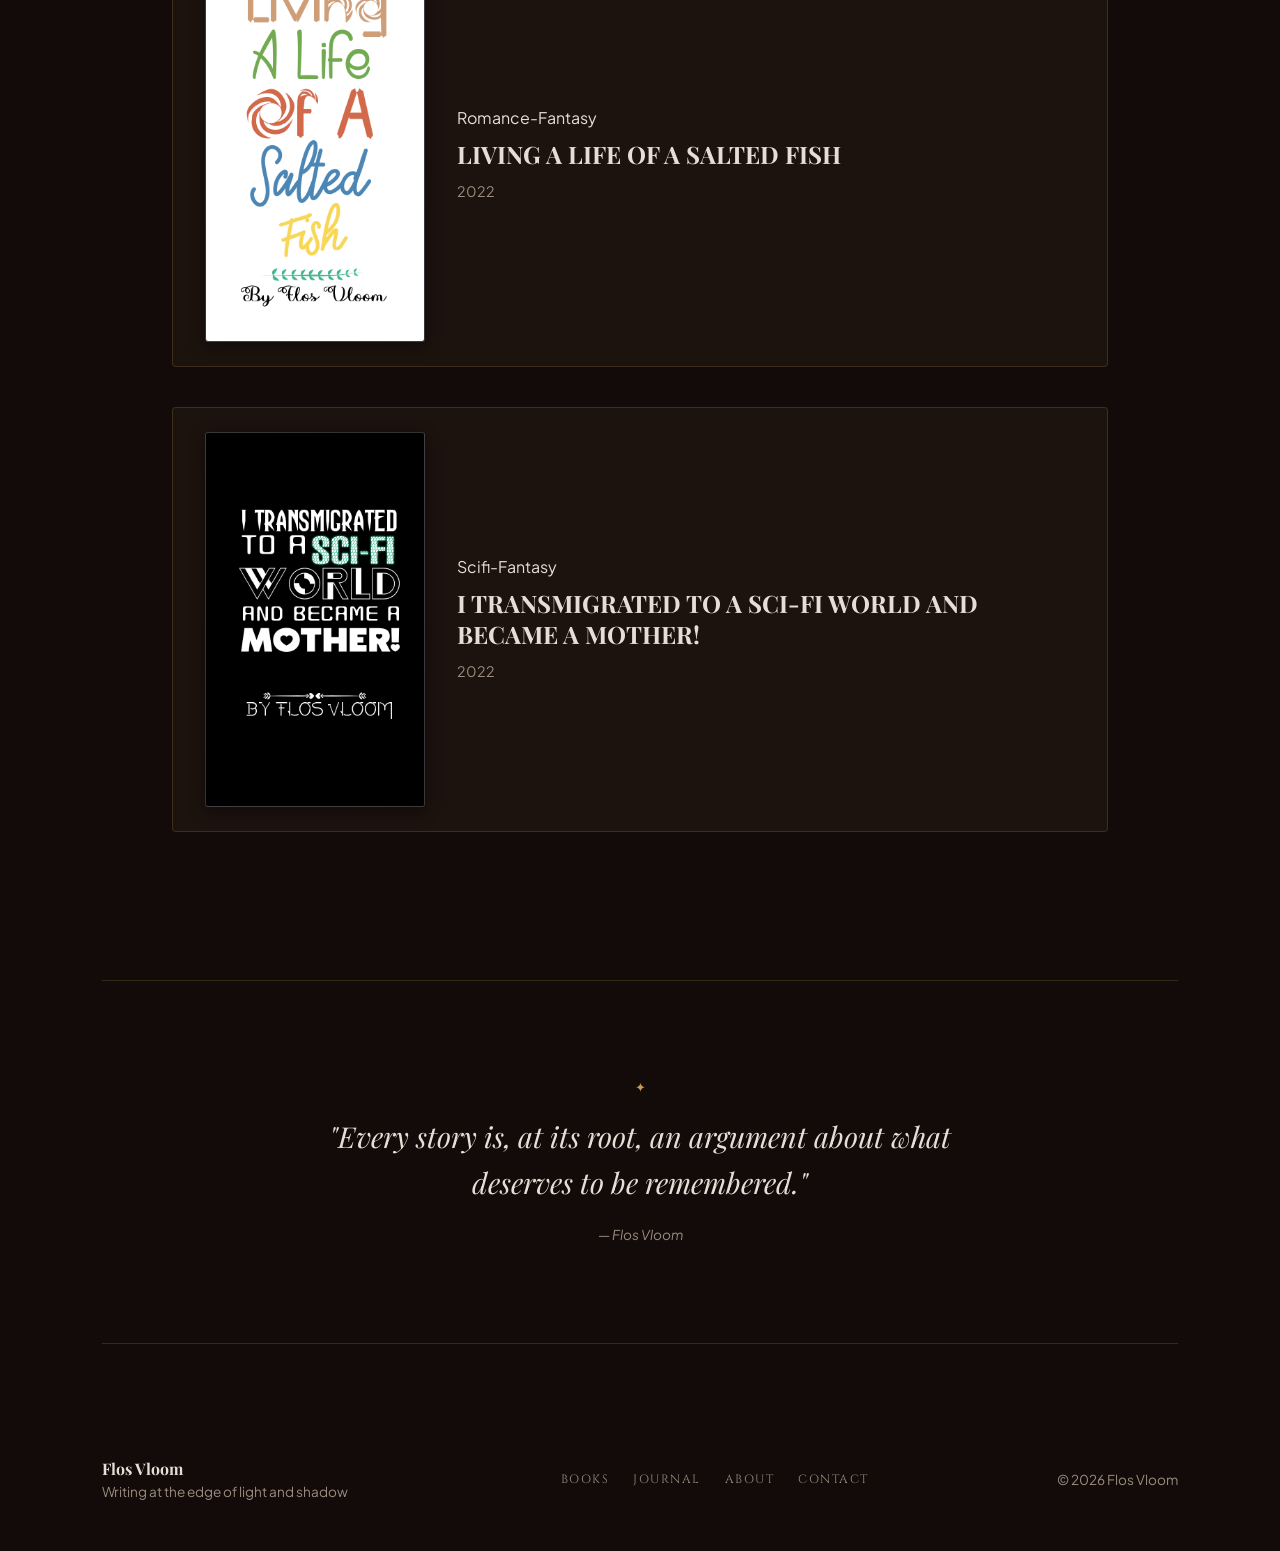
==== commit d40256b4: "Update novel list layout and add cover images" ====
--- a/index.html
+++ b/index.html
@@ -101,7 +101,7 @@
                 <article class="work-card">
                     <div class="card-thumb">
                         <!-- Book Cover Image -->
-                         <img src="/novels/photos/booktwo-cover.png" alt="I TRANSMIGRATED TO A SCI-FI WORLD AND BECAME A MOTHER Cover">
+                         <img src="/novels/photos/bookthree-cover.png" alt="I TRANSMIGRATED TO A SCI-FI WORLD AND BECAME A MOTHER Cover">
                     </div>
                     <div class="card-details">
                         <span class="genre">Scifi-Fantasy</span>
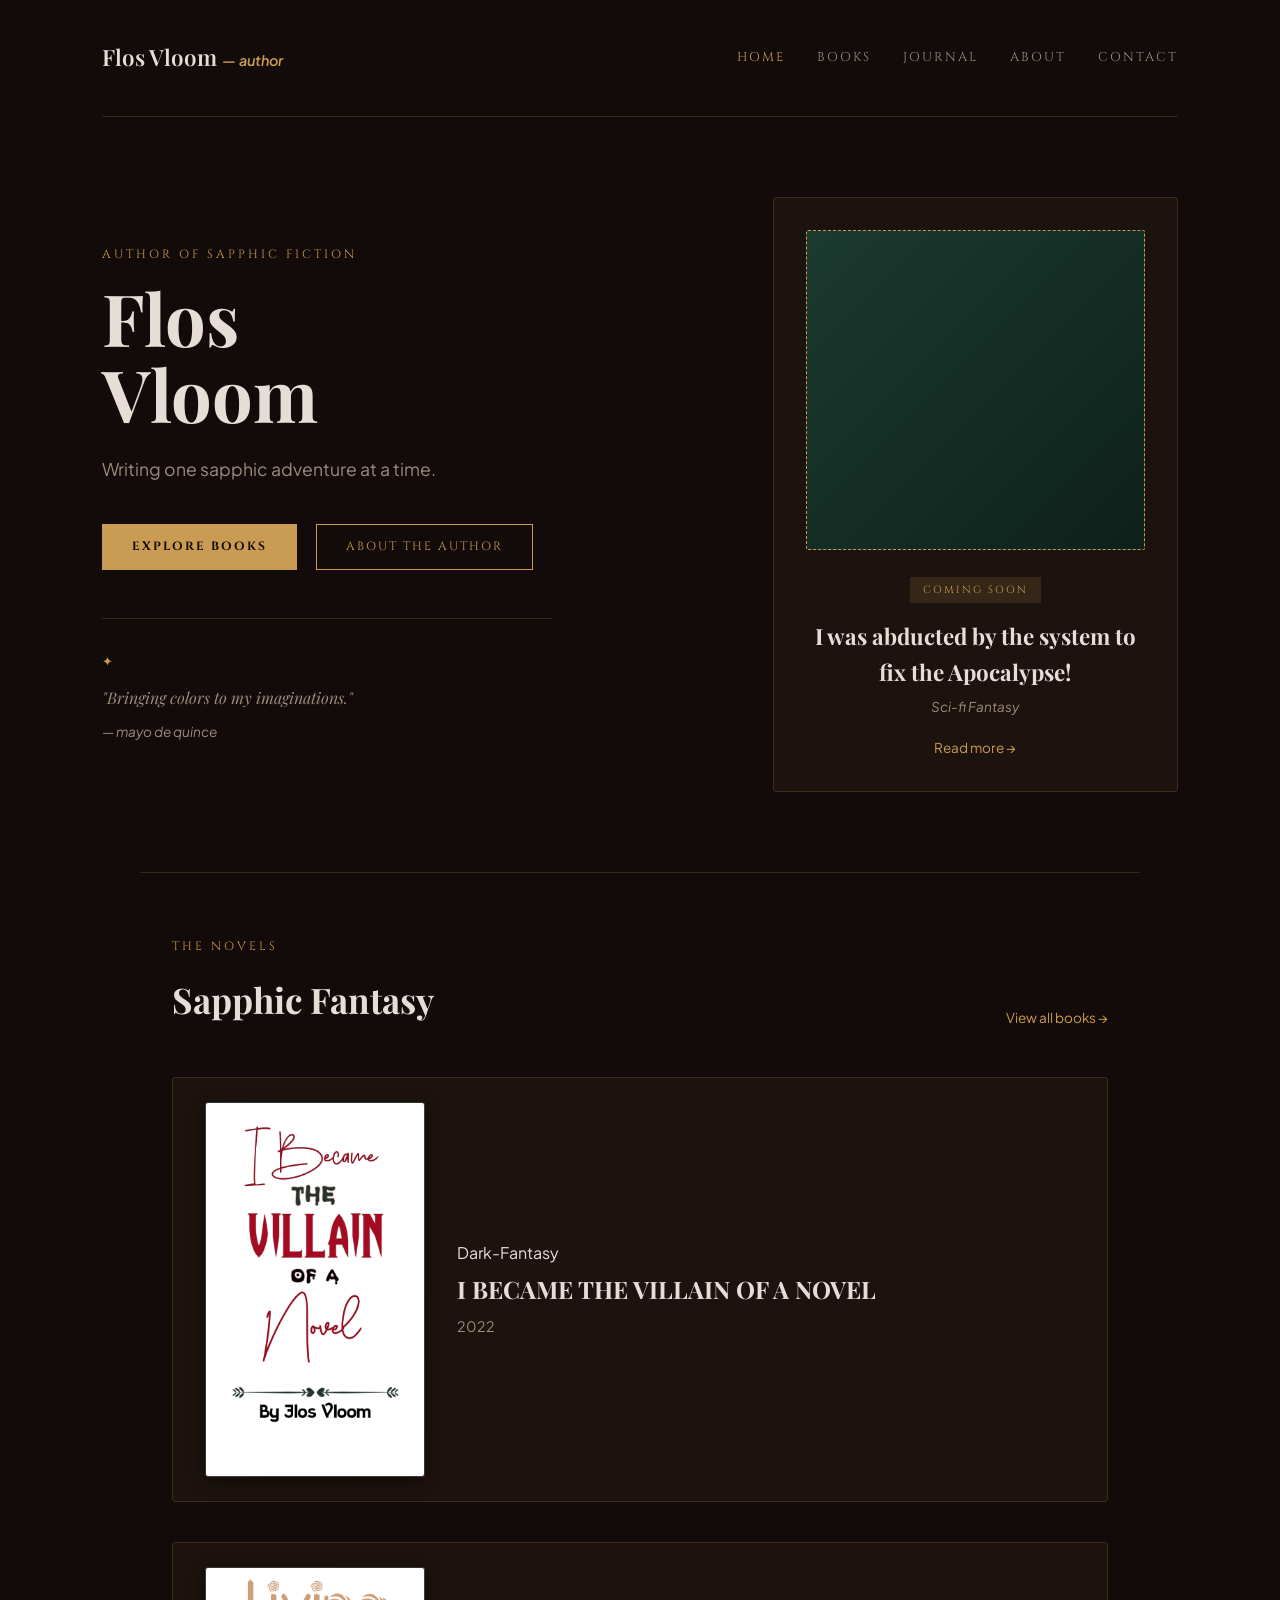
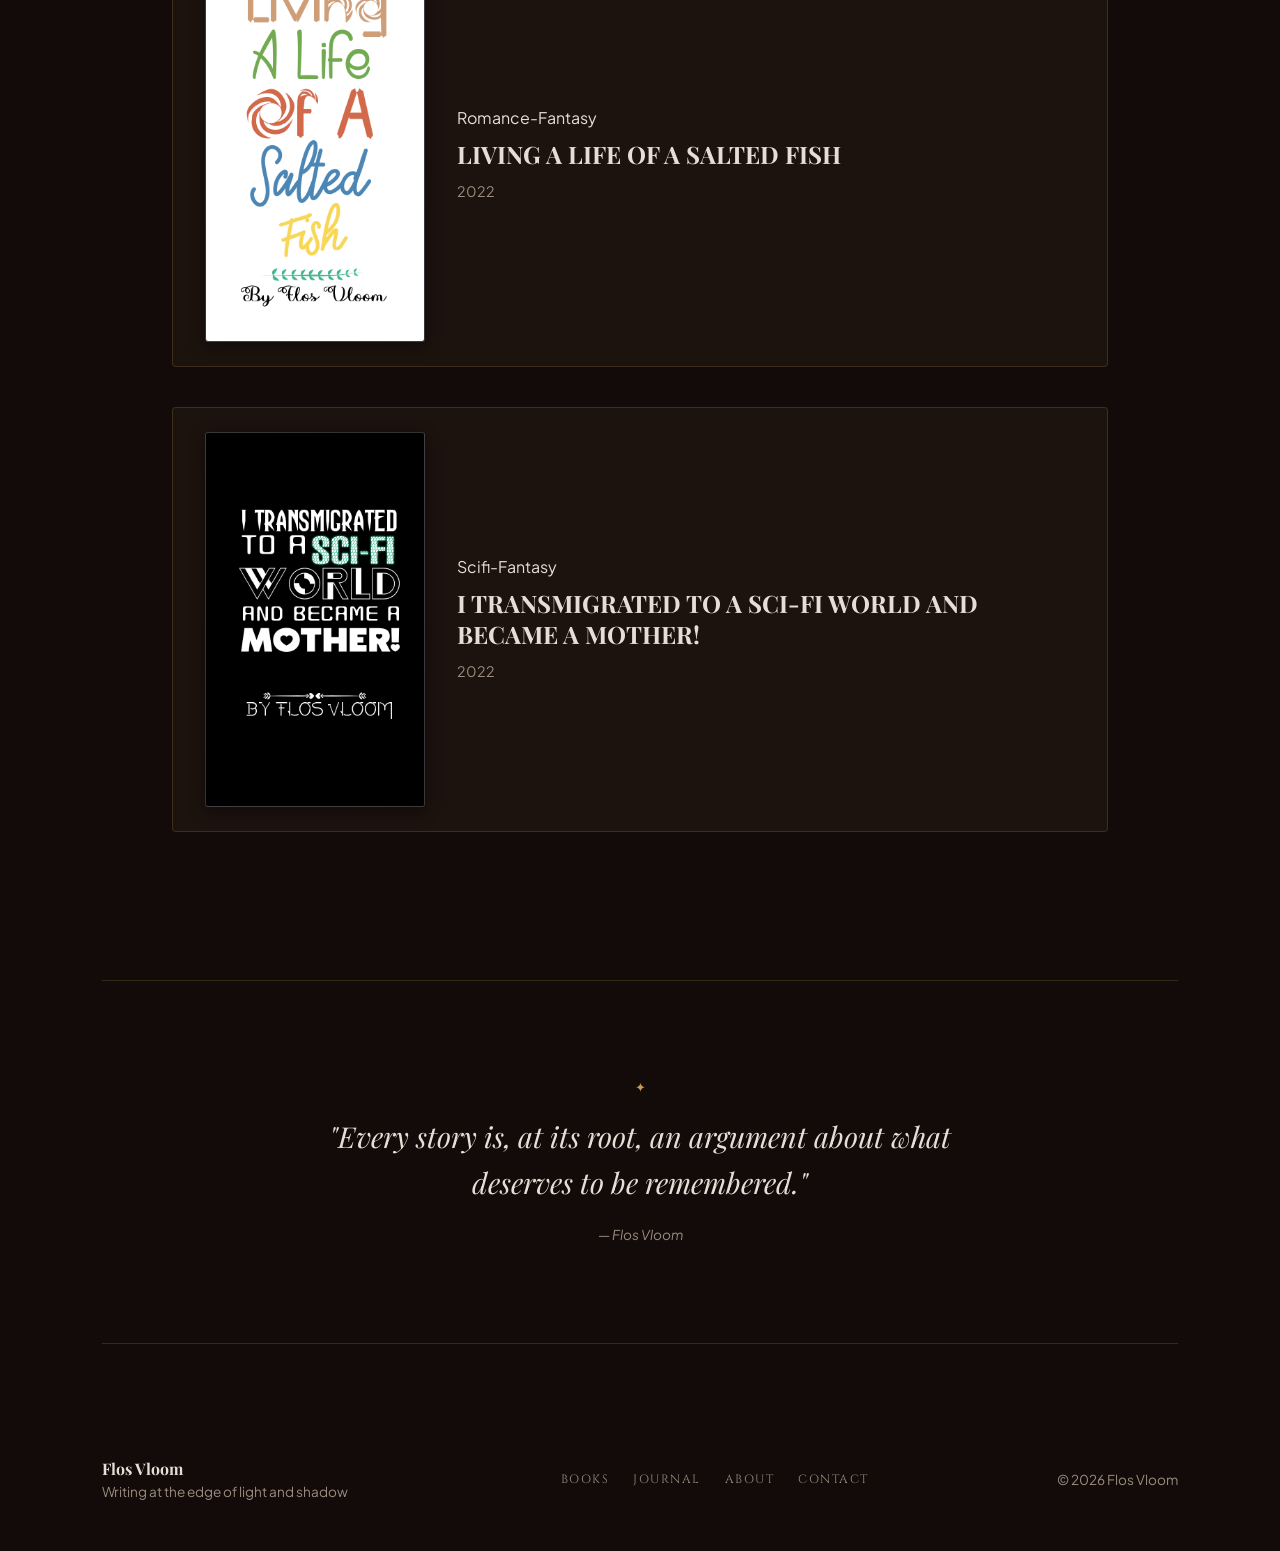
==== commit 95cedf32: "Add full CSS styling for books showcase page and responsive layout" ====
--- a/index.html
+++ b/index.html
@@ -75,7 +75,7 @@
                 <article class="work-card">
                     <div class="card-thumb">
                         <!-- Book Cover Image -->
-                         <img src="/novels/photos/bookone-cover.png" alt="I BECAME THE VILLAIN OF A NOVEL Cover">
+                         <img src="/novels/photos/bookone-cover-option2.png" alt="I BECAME THE VILLAIN OF A NOVEL Cover">
                     </div>
                     <div class="card-details">
                         <span class="genre">Dark-Fantasy</span>
--- a/style.css
+++ b/style.css
@@ -392,110 +392,123 @@
 }
 
 /* ==========================================================================
-   BOOKS PAGE SPECIFIC STYLES
+   BOOKS PAGE SHOWCASE & ALTERNATING LAYOUT STYLES
    ========================================================================== */
 
-/* Page Header */
 .page-header {
-    padding: 4rem 0 3rem;
-}
-
-.page-header h1 {
-    font-family: var(--font-heading);
-    font-size: 3.8rem;
-    margin-bottom: 1rem;
-}
-
-.page-intro {
-    font-size: 1.1rem;
-    color: var(--text-muted);
-    max-width: 550px;
-}
-
-/* Books Showcase & Alternating Layout */
+    text-align: center;
+    padding: 3rem 1rem 2rem;
+    max-width: 800px;
+    margin: 0 auto;
+}
+
 .books-showcase {
+    max-width: 1100px;
+    margin: 0 auto;
+    padding: 2rem 1.5rem;
     display: flex;
     flex-direction: column;
-    gap: 6rem;
-    padding: 3rem 0;
-}
-
+    gap: 3.5rem;
+}
+
+/* Alternating Card Layout */
 .book-item {
     display: flex;
-    align-items: center;
-    gap: 4rem;
-}
-
+    align-items: flex-start;
+    gap: 3rem;
+    padding: 2.5rem;
+    background-color: var(--card-bg);
+    border: 1px solid var(--border-color);
+    border-radius: 6px;
+    transition: border-color 0.3s ease, transform 0.2s ease;
+}
+
+.book-item:hover {
+    border-color: var(--accent-gold);
+}
+
+/* Reverse Row Layout for Book 2 */
 .book-item.reverse {
     flex-direction: row-reverse;
 }
 
-/* Book Covers */
+/* Book Cover Frame */
 .book-cover {
     width: 220px;
     height: 330px;
     flex-shrink: 0;
+    overflow: hidden;
+    border-radius: 4px;
     border: 1px solid var(--border-color);
-    box-shadow: 0 10px 30px rgba(0, 0, 0, 0.5);
-    border-radius: 3px;
-}
-
-.blue-cover { background: linear-gradient(135deg, #182b3a, #0b151e); }
-.crimson-cover { background: linear-gradient(135deg, #3d1419, #1c080a); }
-.dark-purple-cover { background: linear-gradient(135deg, #221c38, #0e0a1a); }
-.green-cover { background: linear-gradient(135deg, #132b21, #08140e); }
-
-/* Book Details Typography */
+    box-shadow: 0 8px 25px rgba(0, 0, 0, 0.5);
+    background-color: rgba(255, 255, 255, 0.02);
+}
+
+.book-cover img {
+    width: 100%;
+    height: 100%;
+    object-fit: cover;
+    object-position: center;
+    display: block;
+}
+
+/* Book Details Column */
 .book-details {
     flex: 1;
+    display: flex;
+    flex-direction: column;
+    gap: 0.9rem;
 }
 
 .book-meta-top {
     display: flex;
     align-items: center;
     gap: 1rem;
-    font-size: 0.85rem;
-    margin-bottom: 0.8rem;
+    font-size: 0.8rem;
+    letter-spacing: 1px;
+}
+
+/* Status Badges */
+.badge-status {
+    padding: 0.25rem 0.6rem;
+    border-radius: 2px;
+    font-size: 0.7rem;
+    font-weight: 600;
+    letter-spacing: 1px;
+    text-transform: uppercase;
 }
 
 .badge-status.available {
-    background-color: rgba(46, 117, 89, 0.2);
+    background-color: rgba(74, 222, 128, 0.12);
     color: #4ade80;
-    border: 1px solid rgba(74, 222, 128, 0.2);
-    padding: 0.2rem 0.6rem;
-    font-size: 0.75rem;
-    font-family: var(--font-subheading);
+    border: 1px solid rgba(74, 222, 128, 0.3);
 }
 
 .badge-status.coming-soon {
-    color: var(--accent-gold);
-    font-style: italic;
-    font-family: var(--font-heading);
-    font-size: 0.85rem;
-}
-
-.book-genre {
-    color: var(--accent-gold);
-    font-style: italic;
-    font-family: var(--font-heading);
-}
-
+    background-color: rgba(201, 155, 83, 0.12);
+    color: var(--accent-gold);
+    border: 1px solid rgba(201, 155, 83, 0.3);
+}
+
+.book-genre, 
 .book-year {
     color: var(--text-muted);
+    text-transform: uppercase;
 }
 
 .book-details h2 {
     font-family: var(--font-heading);
-    font-size: 2.4rem;
-    margin-bottom: 1rem;
+    font-size: 1.75rem;
+    color: var(--text-primary);
+    margin: 0;
+    line-height: 1.25;
 }
 
 .book-synopsis {
-    color: var(--text-muted);
+    color: #d1c7bd;
     font-size: 0.95rem;
     line-height: 1.7;
-    margin-bottom: 1.5rem;
-    max-width: 650px;
+    margin: 0;
 }
 
 /* Tag Pills */
@@ -503,87 +516,73 @@
     display: flex;
     flex-wrap: wrap;
     gap: 0.5rem;
-    margin-bottom: 2rem;
+    margin-top: 0.5rem;
 }
 
 .tag {
+    font-size: 0.75rem;
+    padding: 0.3rem 0.75rem;
     background-color: rgba(255, 255, 255, 0.03);
-    border: 1px solid rgba(255, 255, 255, 0.08);
-    color: var(--text-muted);
-    font-size: 0.75rem;
-    padding: 0.3rem 0.8rem;
-    font-style: italic;
-    font-family: var(--font-heading);
-}
-
-/* Action Buttons */
+    border: 1px solid var(--border-color);
+    color: var(--text-muted);
+    border-radius: 2px;
+}
+
 .book-actions {
     display: flex;
     gap: 1rem;
-}
-
-.btn-outline {
-    background: transparent;
-    border: 1px solid rgba(255, 255, 255, 0.15);
-    color: var(--text-primary);
-    font-family: var(--font-subheading);
-    font-size: 0.75rem;
-    padding: 0.8rem 1.5rem;
-    letter-spacing: 1.5px;
-}
-
-.btn-outline:hover {
-    border-color: var(--accent-gold);
-    color: var(--accent-gold);
+    margin-top: 1rem;
 }
 
 /* Forthcoming Section */
 .forthcoming-section {
-    padding: 5rem 0;
+    max-width: 1100px;
+    margin: 4rem auto 2rem;
+    padding: 0 1.5rem;
 }
 
 .section-divider-title {
     text-align: center;
-    border-bottom: 1px solid var(--border-color);
-    line-height: 0.1em;
-    margin: 3rem 0 4rem;
+    margin-bottom: 2rem;
 }
 
 .section-divider-title span {
-    background: var(--bg-color);
-    padding: 0 1.5rem;
-    font-family: var(--font-subheading);
-    color: var(--accent-gold);
     font-size: 0.8rem;
     letter-spacing: 3px;
+    color: var(--accent-gold);
+    text-transform: uppercase;
 }
 
 .forthcoming-card {
+    display: flex;
+    align-items: center;
+    gap: 2.5rem;
+    padding: 2rem;
     background-color: var(--card-bg);
-    border: 1px solid var(--border-color);
-    padding: 2.5rem;
-    display: flex;
-    gap: 2.5rem;
-    align-items: center;
-    max-width: 800px;
-}
-
-.forthcoming-meta {
-    display: block;
-    color: var(--accent-gold);
-    font-style: italic;
-    font-size: 0.85rem;
-    margin-bottom: 1rem;
-}
-
-/* Responsive adjustments */
+    border: 1px dashed var(--border-color);
+    border-radius: 6px;
+}
+
+/* Mobile & Tablet Responsive View */
 @media (max-width: 850px) {
-    .book-item, 
-    .book-item.reverse, 
+    .book-item,
+    .book-item.reverse,
     .forthcoming-card {
         flex-direction: column;
-        align-items: flex-start;
-        gap: 2rem;
+        align-items: center;
+        text-align: center;
+        padding: 1.5rem;
+    }
+
+    .book-meta-top,
+    .book-tags,
+    .book-actions {
+        justify-content: center;
+    }
+
+    .book-cover {
+        width: 180px;
+        height: 270px;
     }
 }
 
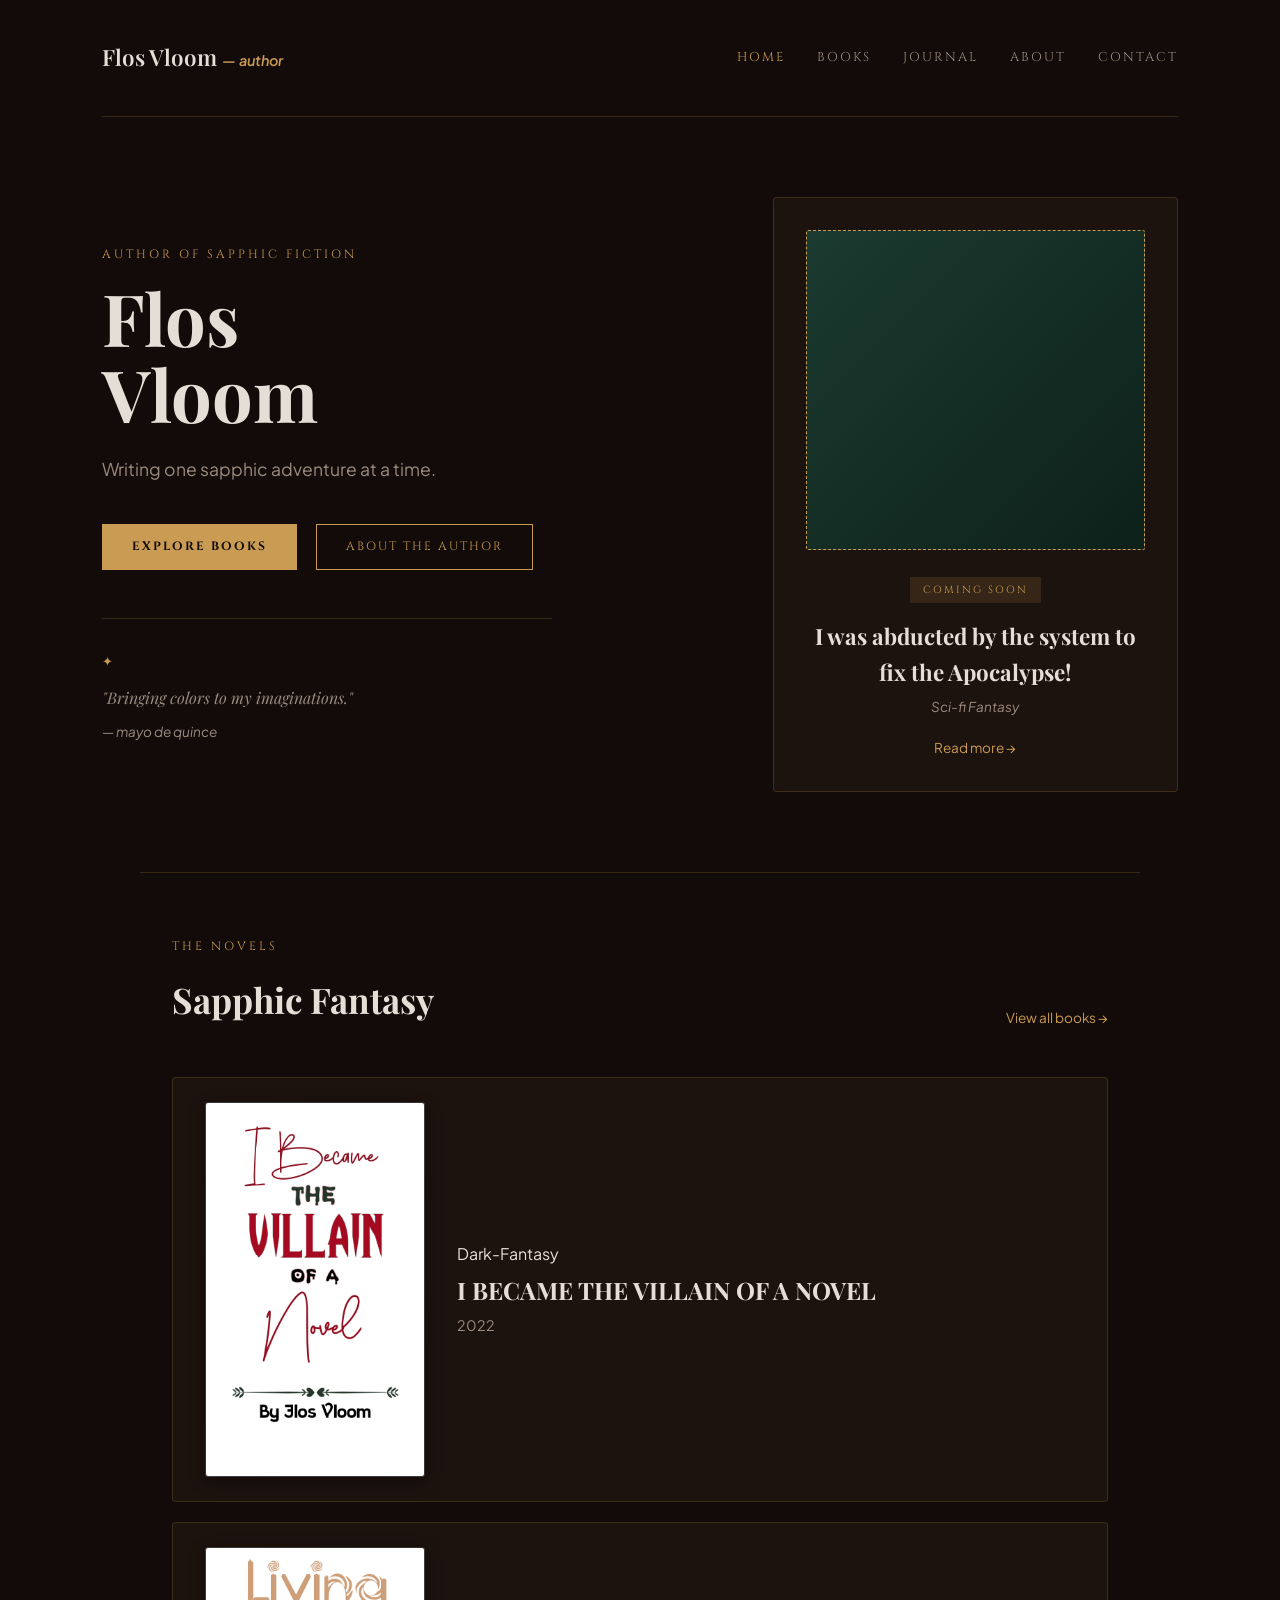
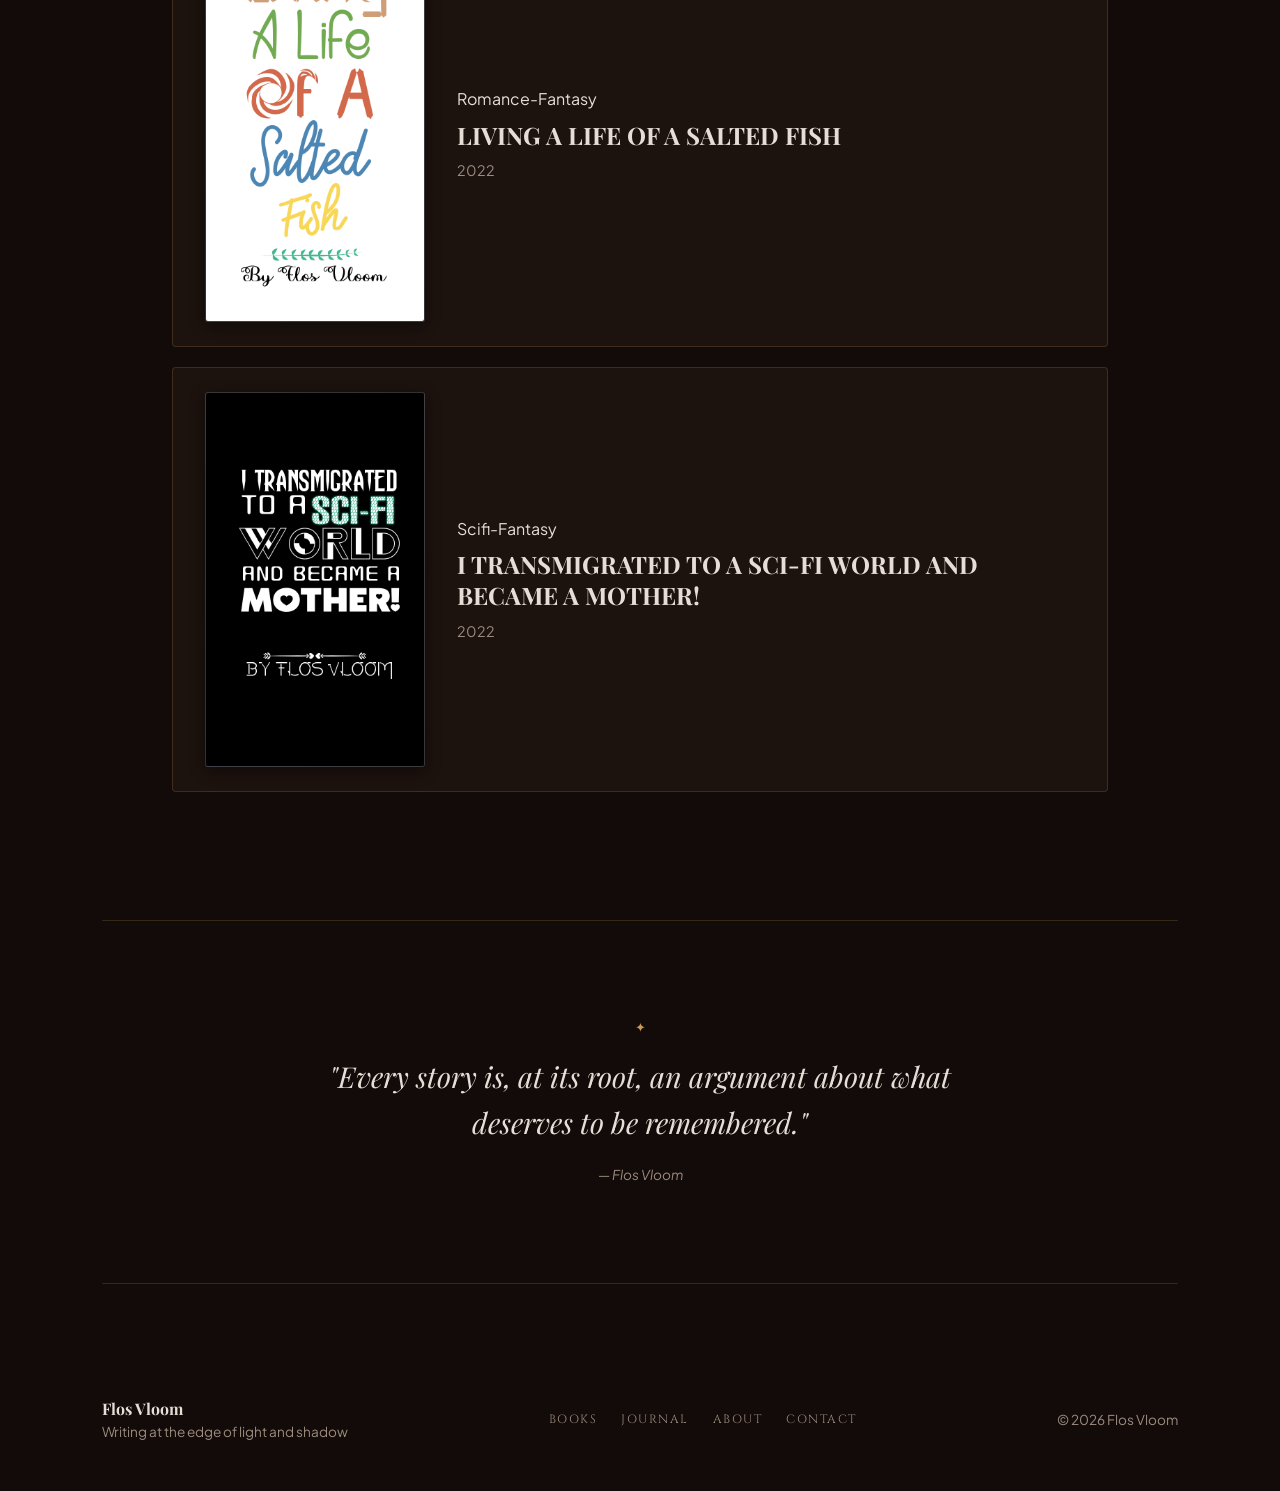
==== commit be8b9d3e: "Fix unclosed <a> tags, update navigation links, and add full SEO metadata" ====
--- a/index.html
+++ b/index.html
@@ -3,15 +3,34 @@
 <head>
     <meta charset="UTF-8">
     <meta name="viewport" content="width=device-width, initial-scale=1.0">
-    <title>Flos Vloom — Author</title>
-    <link rel="stylesheet" href="style.css">
+    <meta name="google-site-verification" content="YP9sENPYuM2ccj4Q29j5LlmEBKWRij_FmOvAz_s9WOc" />
+    
+    <!-- Primary SEO Meta Tags -->
+    <title>Flos Vloom — Sapphic Fiction & Fantasy Author</title>
+    <meta name="description" content="Official website of Flos Vloom, author of I Became The Villain Of A Novel. Read fantasy, transmigration, and sci-fi romance stories online.">
+    <link rel="canonical" href="https://flosvloom.vercel.app/">
+
+    <!-- Open Graph / Facebook / Discord Previews -->
+    <meta property="og:type" content="website">
+    <meta property="og:url" content="https://flosvloom.vercel.app/">
+    <meta property="og:title" content="Flos Vloom — Sapphic Fiction & Fantasy Author">
+    <meta property="og:description" content="Writing one sapphic adventure at a time. Read fantasy, transmigration, and sci-fi romance stories online.">
+    <meta property="og:image" content="https://flosvloom.vercel.app/novels/photos/bookone-cover-option2.png">
+
+    <!-- Twitter Card -->
+    <meta name="twitter:card" content="summary_large_image">
+    <meta name="twitter:title" content="Flos Vloom — Author">
+    <meta name="twitter:description" content="Writing one sapphic adventure at a time. Read fantasy, transmigration, and sci-fi romance stories online.">
+    <meta name="twitter:image" content="https://flosvloom.vercel.app/novels/photos/bookone-cover-option2.png">
+
+    <link rel="stylesheet" href="/style.css">
 </head>
 <body>
 
     <!-- Main Navigation Header -->
     <header class="navbar">
         <div class="logo">
-            <a href="#">Flos Vloom <span class="subtitle">— author</span></a>
+            <a href="index.html">Flos Vloom <span class="subtitle">— author</span></a>
         </div>
         <nav class="nav-links">
             <a href="index.html" class="active">HOME</a>
@@ -49,9 +68,7 @@
             <!-- Right Hero Featured Item Card -->
             <div class="hero-featured">
                 <div class="featured-card">
-                    <div class="book-cover-placeholder">
-                        <!-- Replace with <img> tag later -->
-                    </div>
+                    <div class="book-cover-placeholder"></div>
                     <span class="badge">COMING SOON</span>
                     <h3>I was abducted by the system to fix the Apocalypse!</h3>
                     <span class="category">Sci-fi Fantasy</span>
@@ -74,12 +91,11 @@
                 <!-- Book Card 1 -->
                 <article class="work-card">
                     <div class="card-thumb">
-                        <!-- Book Cover Image -->
-                         <img src="/novels/photos/bookone-cover-option2.png" alt="I BECAME THE VILLAIN OF A NOVEL Cover">
+                        <img src="/novels/photos/bookone-cover-option2.png" alt="I BECAME THE VILLAIN OF A NOVEL Cover">
                     </div>
                     <div class="card-details">
                         <span class="genre">Dark-Fantasy</span>
-                        <h4><a href="/novels/i-became-the-villain-of-a-novel/book-index.html">I BECAME THE VILLAIN OF A NOVEL</h4>
+                        <h4><a href="/novels/i-became-the-villain-of-a-novel/book-index.html">I BECAME THE VILLAIN OF A NOVEL</a></h4>
                         <span class="year">2022</span>
                     </div>
                 </article>
@@ -87,12 +103,11 @@
                 <!-- Book Card 2 -->
                 <article class="work-card">
                     <div class="card-thumb">
-                        <!-- Book Cover Image -->
-                         <img src="/novels/photos/booktwo-cover.png" alt="LIVING A LIFE OF A SALTED FISH Cover">
+                        <img src="/novels/photos/booktwo-cover.png" alt="LIVING A LIFE OF A SALTED FISH Cover">
                     </div>
                     <div class="card-details">
                         <span class="genre">Romance-Fantasy</span>
-                        <h4><a href="#">LIVING A LIFE OF A SALTED FISH</h4>
+                        <h4><a href="books.html">LIVING A LIFE OF A SALTED FISH</a></h4>
                         <span class="year">2022</span>
                     </div>
                 </article>
@@ -100,12 +115,11 @@
                 <!-- Book Card 3 -->
                 <article class="work-card">
                     <div class="card-thumb">
-                        <!-- Book Cover Image -->
-                         <img src="/novels/photos/bookthree-cover.png" alt="I TRANSMIGRATED TO A SCI-FI WORLD AND BECAME A MOTHER Cover">
+                        <img src="/novels/photos/bookthree-cover.png" alt="I TRANSMIGRATED TO A SCI-FI WORLD AND BECAME A MOTHER Cover">
                     </div>
                     <div class="card-details">
                         <span class="genre">Scifi-Fantasy</span>
-                        <h4><a href="#">I TRANSMIGRATED TO A SCI-FI WORLD AND BECAME A MOTHER!</h4>
+                        <h4><a href="books.html">I TRANSMIGRATED TO A SCI-FI WORLD AND BECAME A MOTHER!</a></h4>
                         <span class="year">2022</span>
                     </div>
                 </article>
--- a/style.css
+++ b/style.css
@@ -392,26 +392,19 @@
 }
 
 /* ==========================================================================
-   BOOKS PAGE SHOWCASE & ALTERNATING LAYOUT STYLES
+   BOOKS PAGE SPECIFIC STYLES (.books-showcase, .book-item, .book-cover)
    ========================================================================== */
-
-.page-header {
-    text-align: center;
-    padding: 3rem 1rem 2rem;
-    max-width: 800px;
-    margin: 0 auto;
-}
 
 .books-showcase {
     max-width: 1100px;
     margin: 0 auto;
-    padding: 2rem 1.5rem;
+    padding: 3rem 1.5rem;
     display: flex;
     flex-direction: column;
     gap: 3.5rem;
 }
 
-/* Alternating Card Layout */
+/* Row Layout for Book Items */
 .book-item {
     display: flex;
     align-items: flex-start;
@@ -420,19 +413,19 @@
     background-color: var(--card-bg);
     border: 1px solid var(--border-color);
     border-radius: 6px;
-    transition: border-color 0.3s ease, transform 0.2s ease;
+    transition: border-color 0.3s ease;
 }
 
 .book-item:hover {
     border-color: var(--accent-gold);
 }
 
-/* Reverse Row Layout for Book 2 */
+/* Reverse Row Layout for Alternating Book Cards */
 .book-item.reverse {
     flex-direction: row-reverse;
 }
 
-/* Book Cover Frame */
+/* Constrain Cover Image Box (220px x 330px) */
 .book-cover {
     width: 220px;
     height: 330px;
@@ -452,7 +445,7 @@
     display: block;
 }
 
-/* Book Details Column */
+/* Details Column */
 .book-details {
     flex: 1;
     display: flex;
@@ -468,7 +461,7 @@
     letter-spacing: 1px;
 }
 
-/* Status Badges */
+/* Badges & Tags */
 .badge-status {
     padding: 0.25rem 0.6rem;
     border-radius: 2px;
@@ -511,7 +504,6 @@
     margin: 0;
 }
 
-/* Tag Pills */
 .book-tags {
     display: flex;
     flex-wrap: wrap;
@@ -563,7 +555,7 @@
     border-radius: 6px;
 }
 
-/* Mobile & Tablet Responsive View */
+/* Mobile Responsive Stacking */
 @media (max-width: 850px) {
     .book-item,
     .book-item.reverse,
@@ -587,6 +579,161 @@
 }
 
 /* ==========================================================================
+   ABOUT PAGE - LEFT-ALIGNED HEADER & SIDEBAR LAYOUT
+   ========================================================================== */
+
+.about-grid {
+    max-width: 1050px;
+    margin: 0 auto;
+    padding: 3rem 2rem 5rem;
+    display: grid;
+    grid-template-columns: 310px 1fr;
+    gap: 3.5rem;
+    align-items: start;
+}
+
+.about-sidebar {
+    display: flex;
+    flex-direction: column;
+    width: 100%;
+}
+
+/* Left-Aligned Header Above Portrait */
+.about-header {
+    text-align: left;
+    margin-bottom: 2rem;
+    padding-bottom: 1rem;
+    border-bottom: 1px solid var(--border-color);
+}
+
+.about-header .eyebrow {
+    font-size: 0.75rem;
+    letter-spacing: 2px;
+    color: var(--accent-gold);
+    text-transform: uppercase;
+    font-style: italic;
+    display: block;
+    margin-bottom: 0.4rem;
+}
+
+.about-header h1 {
+    font-family: var(--font-heading);
+    font-size: 2.8rem;
+    color: var(--text-primary);
+    margin: 0;
+    line-height: 1.1;
+}
+
+/* Framed Outer Portrait Box */
+.portrait-card {
+    background-color: rgba(255, 255, 255, 0.015);
+    border: 1px solid var(--border-color);
+    padding: 1.25rem;
+    text-align: center;
+    border-radius: 2px;
+    margin-bottom: 2rem;
+}
+
+.portrait-frame {
+    width: 100%;
+    height: 320px;
+    overflow: hidden;
+    border-radius: 2px;
+    border: 1px solid var(--border-color);
+    background: linear-gradient(135deg, #1f2a44, #0f1626);
+    margin-bottom: 1rem;
+}
+
+.portrait-frame img {
+    width: 100%;
+    height: 100%;
+    object-fit: cover;
+    object-position: center;
+    display: block;
+}
+
+.portrait-caption {
+    font-family: var(--font-heading);
+    font-style: italic;
+    font-size: 0.9rem;
+    color: var(--text-muted);
+}
+
+/* Author Stats List */
+.stats-container {
+    display: flex;
+    flex-direction: column;
+}
+
+.stat-item {
+    display: flex;
+    justify-content: space-between;
+    align-items: center;
+    padding: 0.9rem 0;
+    border-bottom: 1px solid var(--border-color);
+}
+
+.stat-label {
+    font-size: 0.85rem;
+    color: var(--text-muted);
+}
+
+.stat-value {
+    font-family: var(--font-heading);
+    font-size: 1.25rem;
+    font-weight: 600;
+    color: var(--accent-gold);
+}
+
+/* Right Bio Column Alignment */
+.about-content {
+    display: flex;
+    flex-direction: column;
+    gap: 1.5rem;
+    padding-top: 6.8rem; /* Aligns bio text top with the portrait card */
+}
+
+.bio-paragraph {
+    font-size: 1.05rem;
+    line-height: 1.8;
+    color: #d1c7bd;
+    margin: 0;
+}
+
+/* Quote Callout */
+.content-quote-block {
+    text-align: center;
+    margin: 1.5rem 0;
+    padding: 1rem 0;
+}
+
+.content-quote-block blockquote {
+    font-family: var(--font-heading);
+    font-style: italic;
+    font-size: 1.3rem;
+    color: var(--text-primary);
+    margin: 0.8rem 0;
+    line-height: 1.5;
+}
+
+.divider-icon {
+    color: var(--accent-gold);
+    font-size: 0.8rem;
+}
+
+/* Mobile Responsive Stacking */
+@media (max-width: 900px) {
+    .about-grid {
+        grid-template-columns: 1fr;
+        gap: 2rem;
+    }
+
+    .about-content {
+        padding-top: 0;
+    }
+}
+
+/* ==========================================================================
    JOURNAL PAGE SPECIFIC STYLES
    ========================================================================== */
 
@@ -672,72 +819,114 @@
 }
 
 /* ==========================================================================
-   ABOUT PAGE SPECIFIC STYLES
+   ABOUT PAGE LAYOUT & CENTERING FIX
    ========================================================================== */
 
+/* Main Section Container (Centered with Equal Left/Right Margins) */
+.about-section,
+.about-container {
+    max-width: 1100px;
+    width: 100%;
+    margin: 0 auto; /* Centers the content block horizontally */
+    padding: 3rem 2rem;
+}
+
+/* Page Header Centering */
+.about-header,
+.page-header {
+    text-align: center;
+    margin-bottom: 3rem;
+}
+
+/* Grid Layout: Left Sidebar Fixed, Right Content Fills Remaining Space */
 .about-grid {
     display: grid;
-    grid-template-columns: 300px 1fr;
-    gap: 5rem;
-    padding: 2rem 0 6rem;
-}
-
-/* Sidebar Portrait & Frame */
+    grid-template-columns: 300px 1fr; /* Left sidebar 300px, right text expands */
+    gap: 3.5rem;
+    align-items: start;
+    width: 100%;
+}
+
+/* Right Content Column Expansion */
+.about-content {
+    width: 100%;
+    display: flex;
+    flex-direction: column;
+    gap: 1.5rem;
+}
+
+/* Responsive adjustments for screens under 900px */
+@media (max-width: 900px) {
+    .about-grid {
+        grid-template-columns: 1fr; /* Stacks vertically on smaller screens */
+        gap: 2.5rem;
+    }
+}
+
+/* ==========================================================================
+   ABOUT PAGE LAYOUT, SIDEBAR & PORTRAIT STYLES
+   ========================================================================== */
+
+/* Balanced Centered Grid Layout */
+.about-grid {
+    max-width: 1100px;
+    margin: 0 auto;
+    padding: 2rem 1.5rem 5rem;
+    display: grid;
+    grid-template-columns: 310px 1fr;
+    gap: 4rem;
+    align-items: start;
+}
+
+/* Left Sidebar Layout */
+.about-sidebar {
+    display: flex;
+    flex-direction: column;
+    gap: 2.5rem;
+}
+
+/* Framed Portrait Box */
 .portrait-frame {
+    background-color: var(--card-bg);
     border: 1px solid var(--border-color);
-    padding: 1rem;
-    background-color: rgba(28, 18, 14, 0.4);
-    margin-bottom: 2.5rem;
-}
-
-.portrait-placeholder {
+    padding: 1.25rem;
+    text-align: center;
+    border-radius: 4px;
+    display: flex;
+    flex-direction: column;
+    align-items: center;
+}
+
+.portrait-frame img {
     width: 100%;
-    height: 320px;
-    background-color: #1a1210;
-    border: 1px solid rgba(201, 155, 83, 0.1);
-    display: flex;
-    flex-direction: column;
-    align-items: center;
-    justify-content: center;
-    position: relative;
-    overflow: hidden;
-}
-
-.silhouette-head {
-    width: 70px;
-    height: 85px;
-    background-color: #382c28;
-    border-radius: 50%;
-    margin-bottom: 10px;
-}
-
-.silhouette-body {
-    width: 90px;
-    height: 100px;
-    background-color: #382c28;
-    border-radius: 20px 20px 0 0;
+    height: 340px;
+    object-fit: cover;
+    object-position: center;
+    border-radius: 2px;
+    border: 1px solid var(--border-color);
+    margin-bottom: 1rem;
+    display: block;
 }
 
 .portrait-label {
-    position: absolute;
-    bottom: 15px;
     font-family: var(--font-heading);
     font-style: italic;
-    font-size: 0.8rem;
-    color: var(--accent-gold);
-}
-
-/* Stats Counter Container */
+    font-size: 0.95rem;
+    color: var(--text-muted);
+}
+
+/* Author Stats Rows */
 .stats-container {
     display: flex;
     flex-direction: column;
+    border-top: 1px solid var(--border-color);
 }
 
 .stat-item {
     display: flex;
     justify-content: space-between;
     align-items: center;
-    padding: 1.2rem 0;
+    padding: 1rem 0;
     border-bottom: 1px solid var(--border-color);
 }
 
@@ -748,97 +937,54 @@
 
 .stat-value {
     font-family: var(--font-heading);
-    font-size: 1.5rem;
-    font-weight: 700;
-    color: var(--accent-gold);
-}
-
-/* Bio Content Typography */
+    font-size: 1.2rem;
+    font-weight: 600;
+    color: var(--accent-gold);
+}
+
+/* Right Content Paragraphs & Quotes */
 .about-content {
-    max-width: 680px;
+    display: flex;
+    flex-direction: column;
+    gap: 1.5rem;
 }
 
 .bio-paragraph {
-    color: var(--text-muted);
     font-size: 1.05rem;
     line-height: 1.8;
-    margin-bottom: 1.8rem;
-}
-
-.bio-paragraph em {
-    color: var(--text-primary);
-    font-style: italic;
-}
-
-.current-project {
-    color: var(--text-primary);
-}
-
-/* Centered Quote Block */
+    color: #d1c7bd;
+    margin: 0;
+}
+
 .content-quote-block {
     text-align: center;
-    margin: 3.5rem 0;
+    margin: 1.5rem 0;
     padding: 1rem 0;
 }
 
 .content-quote-block blockquote {
     font-family: var(--font-heading);
     font-style: italic;
-    font-size: 1.25rem;
-    color: var(--text-primary);
-    line-height: 1.6;
-    margin: 1.2rem 0;
-}
-
-/* Interviews & Press Section */
-.press-section {
-    margin-top: 4rem;
-    padding-top: 2.5rem;
-}
-
-.press-section h2 {
-    font-family: var(--font-heading);
-    font-size: 1.8rem;
-    margin-bottom: 1.5rem;
-}
-
-.press-list {
-    list-style: none;
-    display: flex;
-    flex-direction: column;
-    gap: 1.2rem;
-}
-
-.press-list li {
-    display: flex;
-    gap: 0.8rem;
-    align-items: baseline;
-}
-
-.press-list .dash {
-    color: var(--text-muted);
-}
-
-.press-list a {
-    color: var(--text-muted);
-    font-size: 0.95rem;
-    transition: color 0.3s ease;
-}
-
-.press-list a em {
-    font-style: italic;
-    color: var(--accent-gold);
-}
-
-.press-list a:hover {
-    color: var(--text-primary);
-}
-
-/* Responsive Grid */
-@media (max-width: 850px) {
+    font-size: 1.35rem;
+    color: var(--text-primary);
+    margin: 0.8rem 0;
+    line-height: 1.5;
+}
+
+.divider-icon {
+    color: var(--accent-gold);
+    font-size: 0.8rem;
+}
+
+/* Responsive Stacking for Tablets / Mobile */
+@media (max-width: 900px) {
     .about-grid {
         grid-template-columns: 1fr;
-        gap: 3rem;
+        gap: 2.5rem;
+    }
+
+    .portrait-frame img {
+        height: 380px;
     }
 }
 
@@ -1224,4 +1370,37 @@
 .chapter-list .chapter-date {
     font-size: 0.8rem;
     color: var(--text-muted);
+}
+
+/* ==========================================================================
+   TABLE OF CONTENTS LIST (.press-list)
+   ========================================================================== */
+
+.press-list {
+    list-style: none; /* Removes the default bullet dot */
+    padding: 0;
+    margin-top: 1.5rem !important;
+    display: flex;
+    flex-direction: column;
+    gap: 0.75rem; /* Clean vertical spacing between list items */
+}
+
+.press-list li {
+    font-size: 1.05rem;
+    transition: transform 0.3s ease, color 0.3s ease;
+}
+
+.press-list li a {
+    color: var(--text-primary);
+    text-decoration: none;
+    display: inline-block;
+    padding: 0.3rem 0;
+    transition: color 0.3s ease, transform 0.3s ease;
+}
+
+/* Hover Effect: Text turns gold and slides slightly to the right */
+.press-list li:hover,
+.press-list li a:hover {
+    color: var(--accent-gold);
+    transform: translateX(8px);
 }
